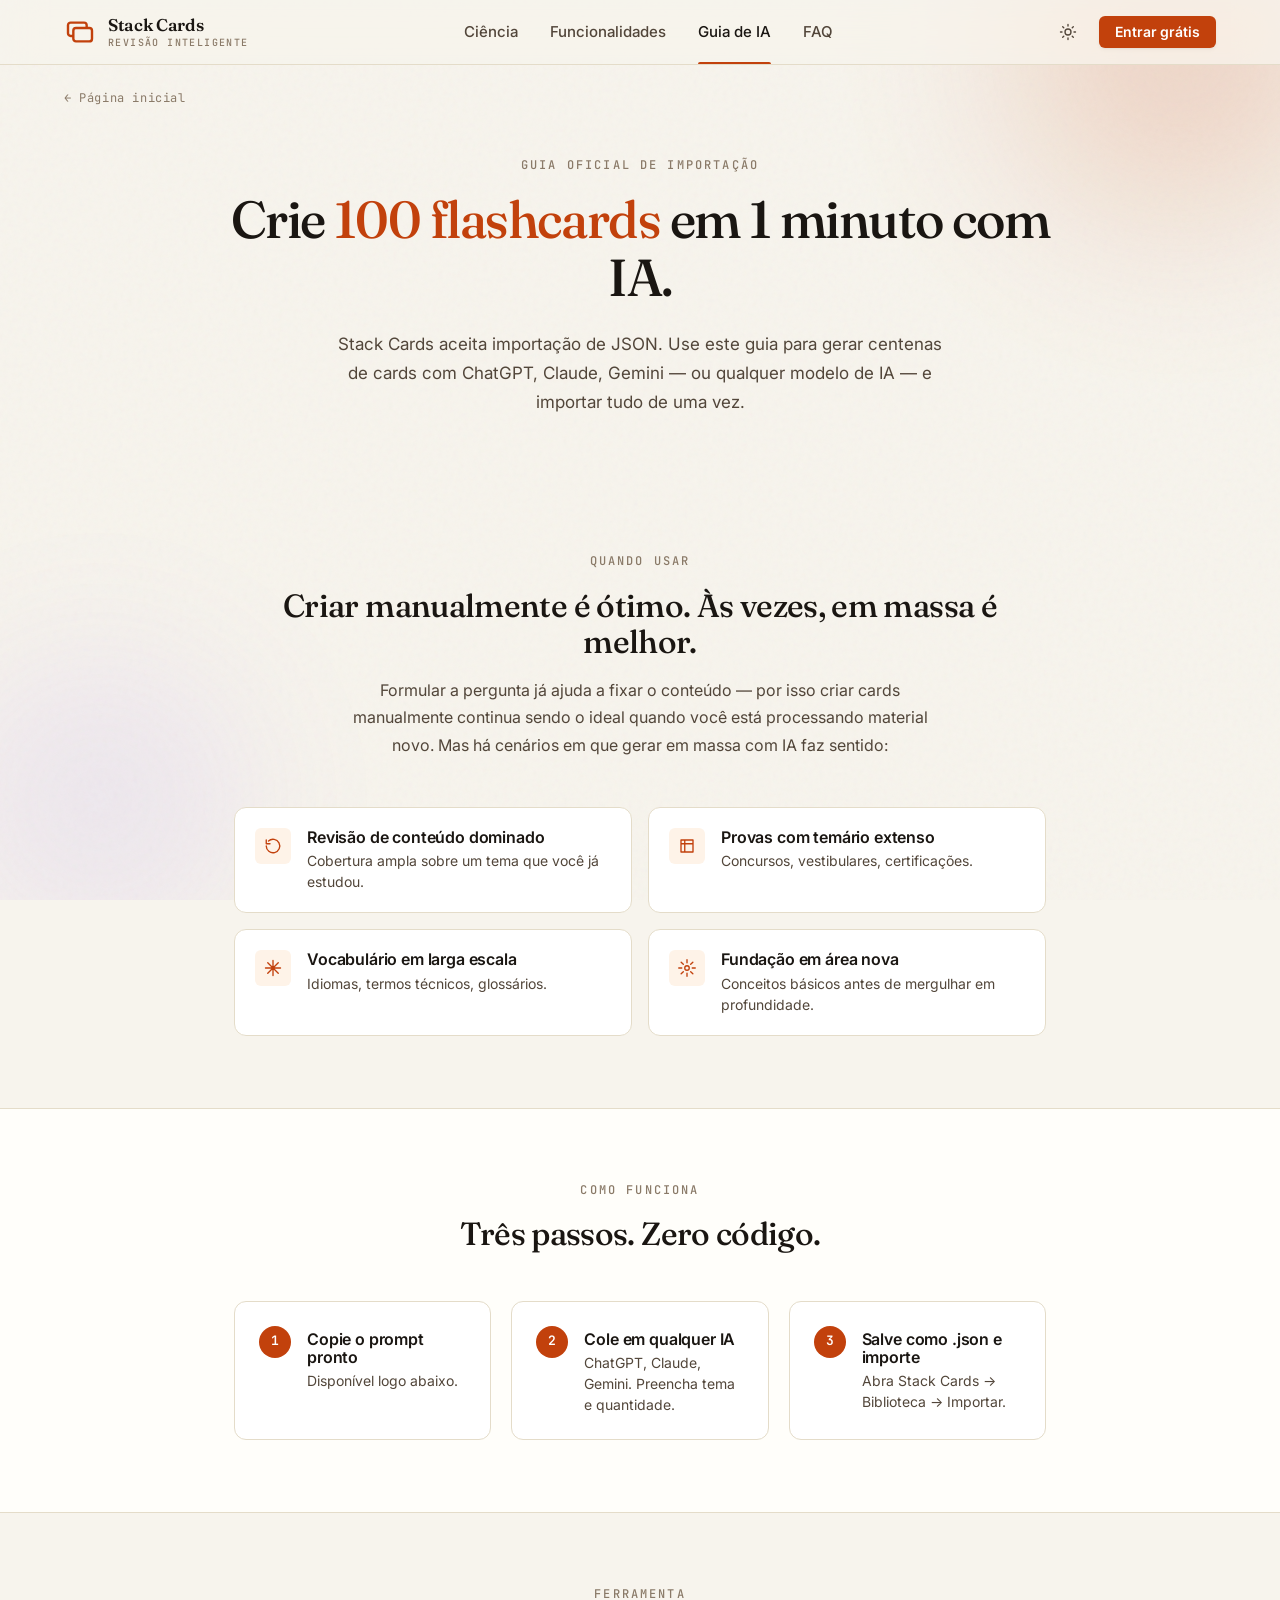
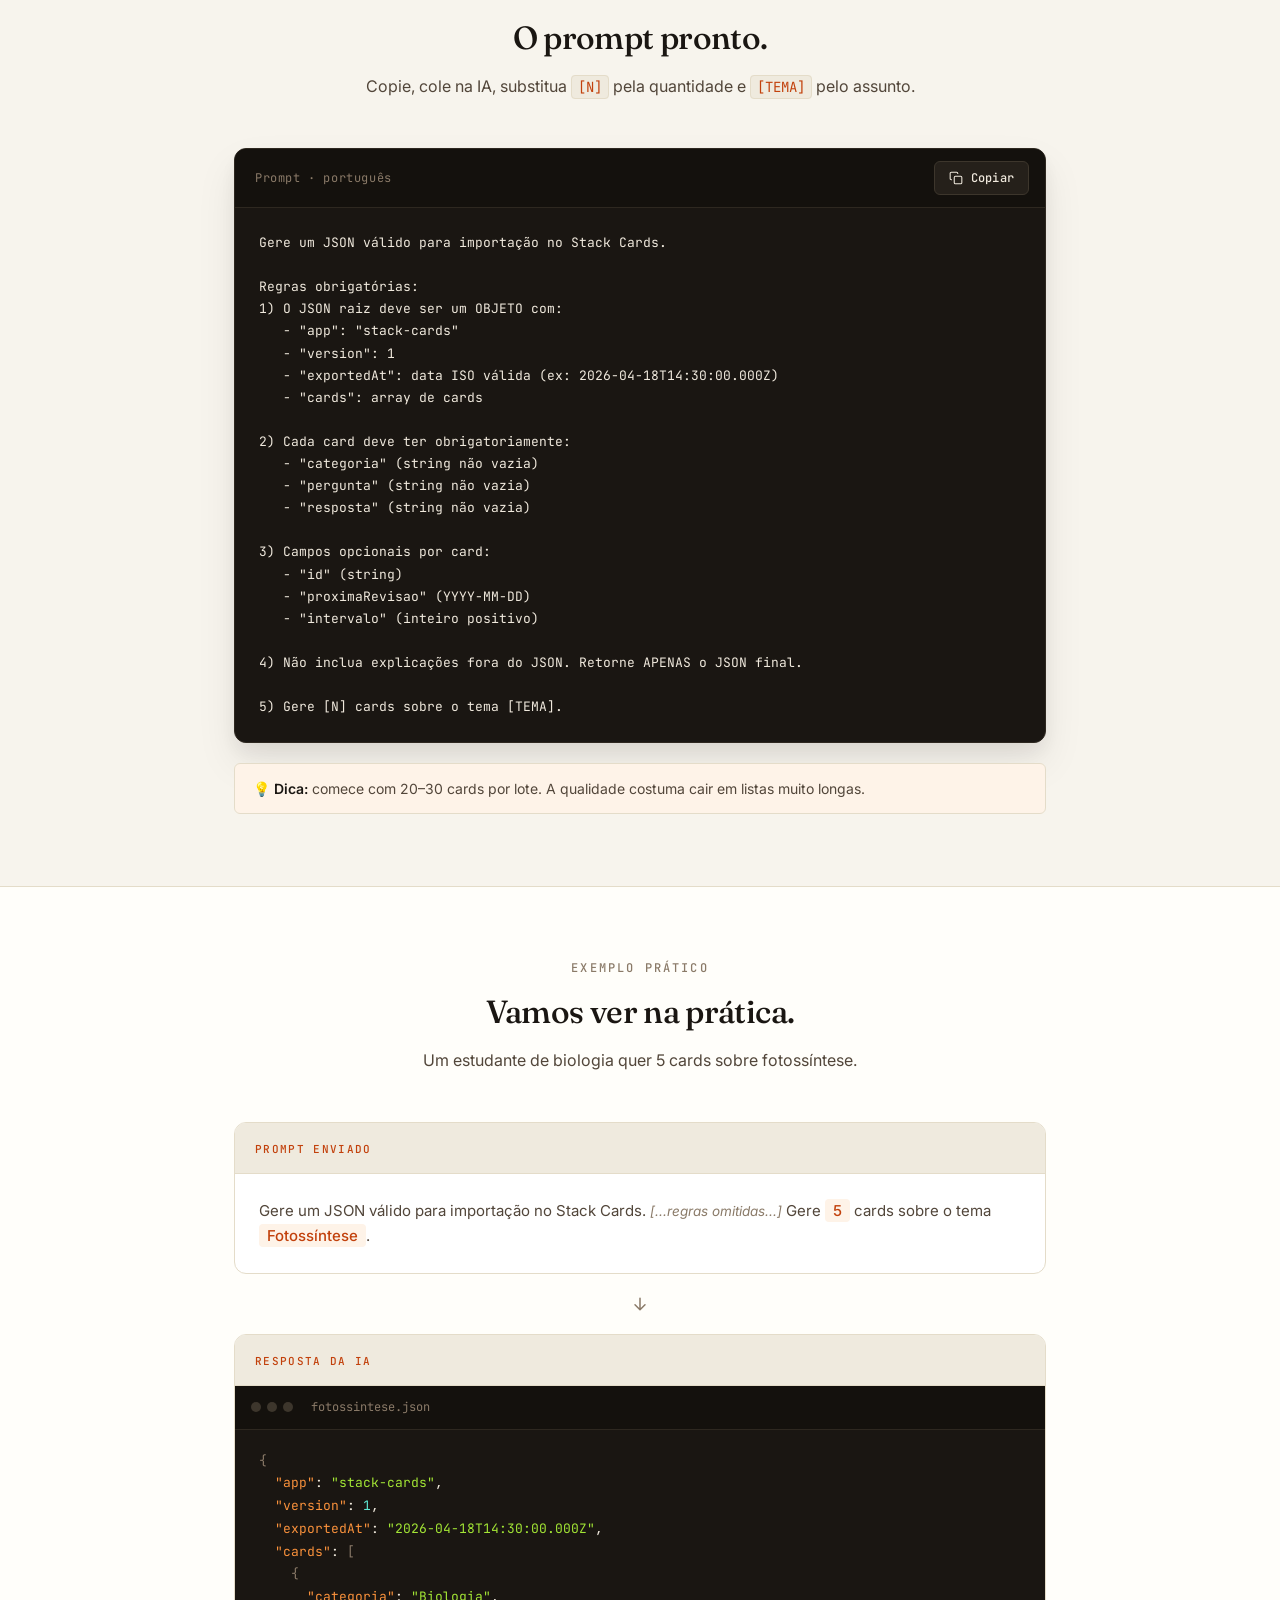
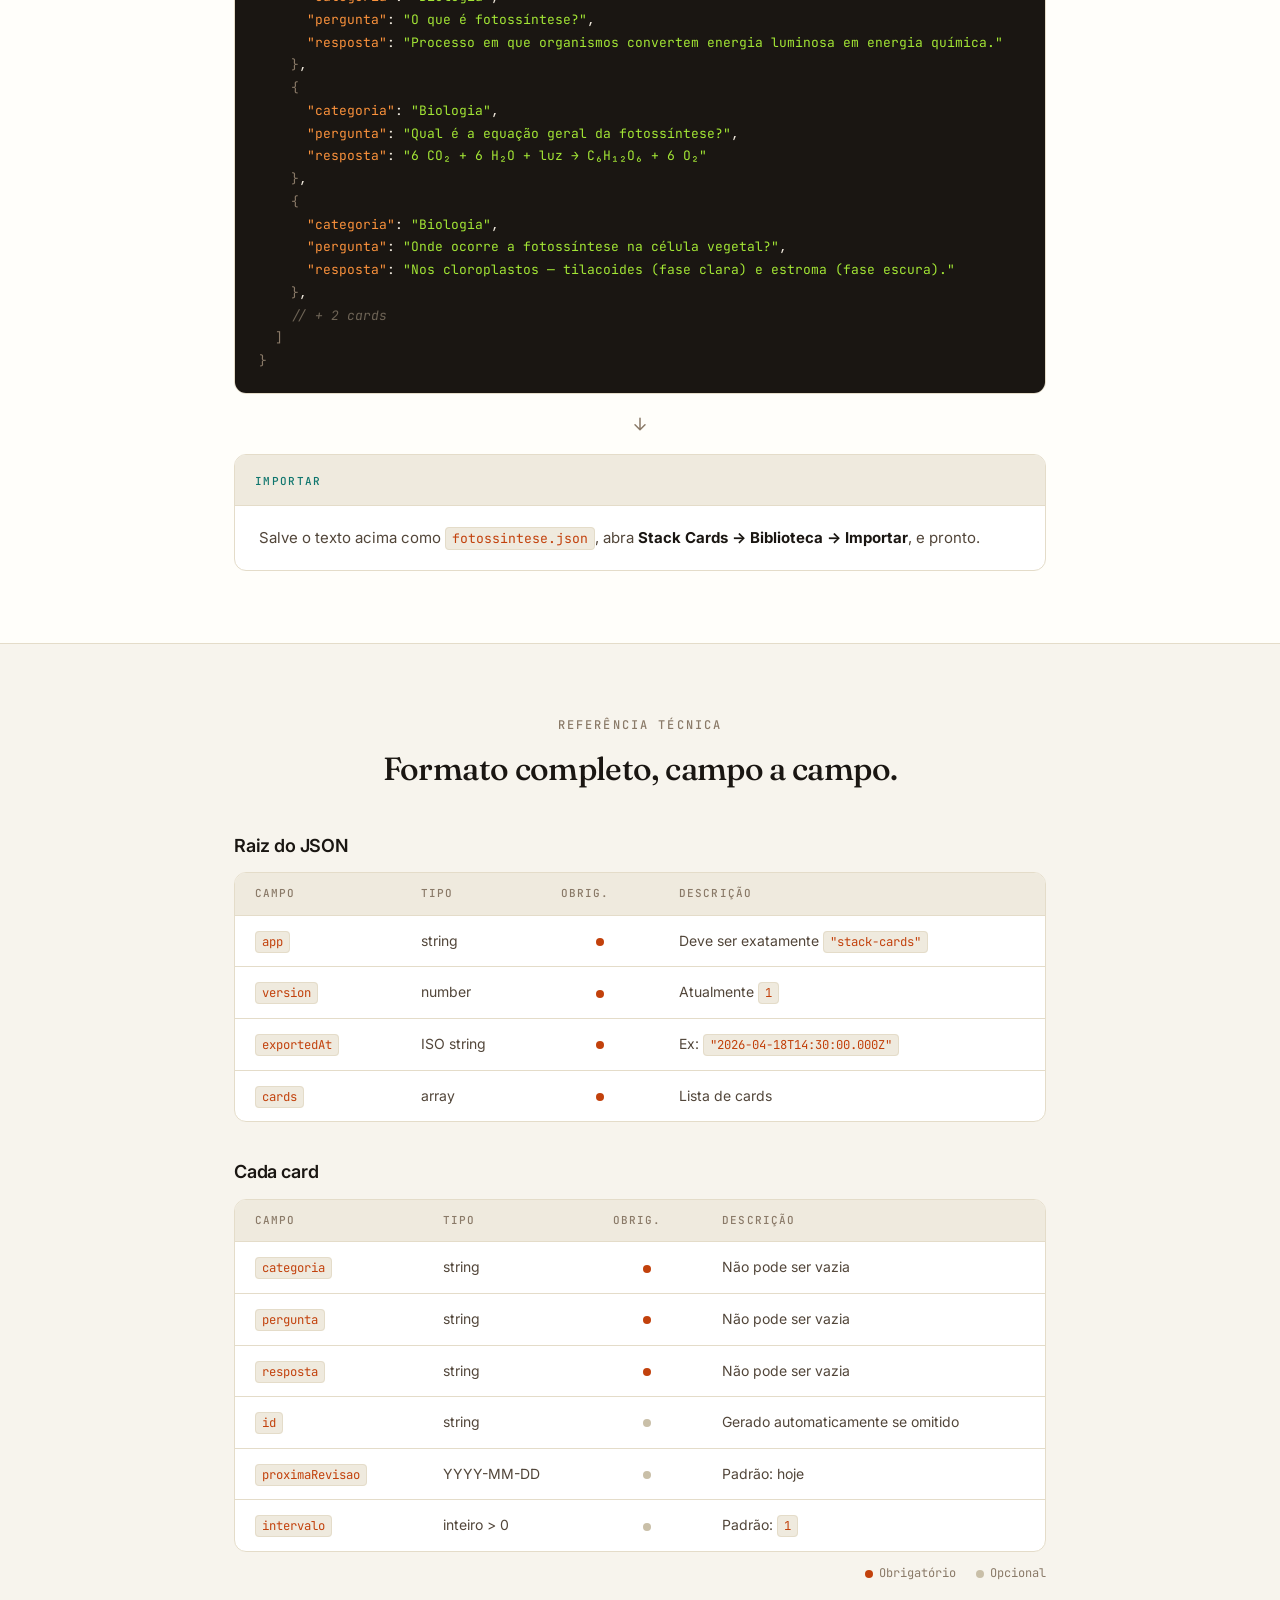
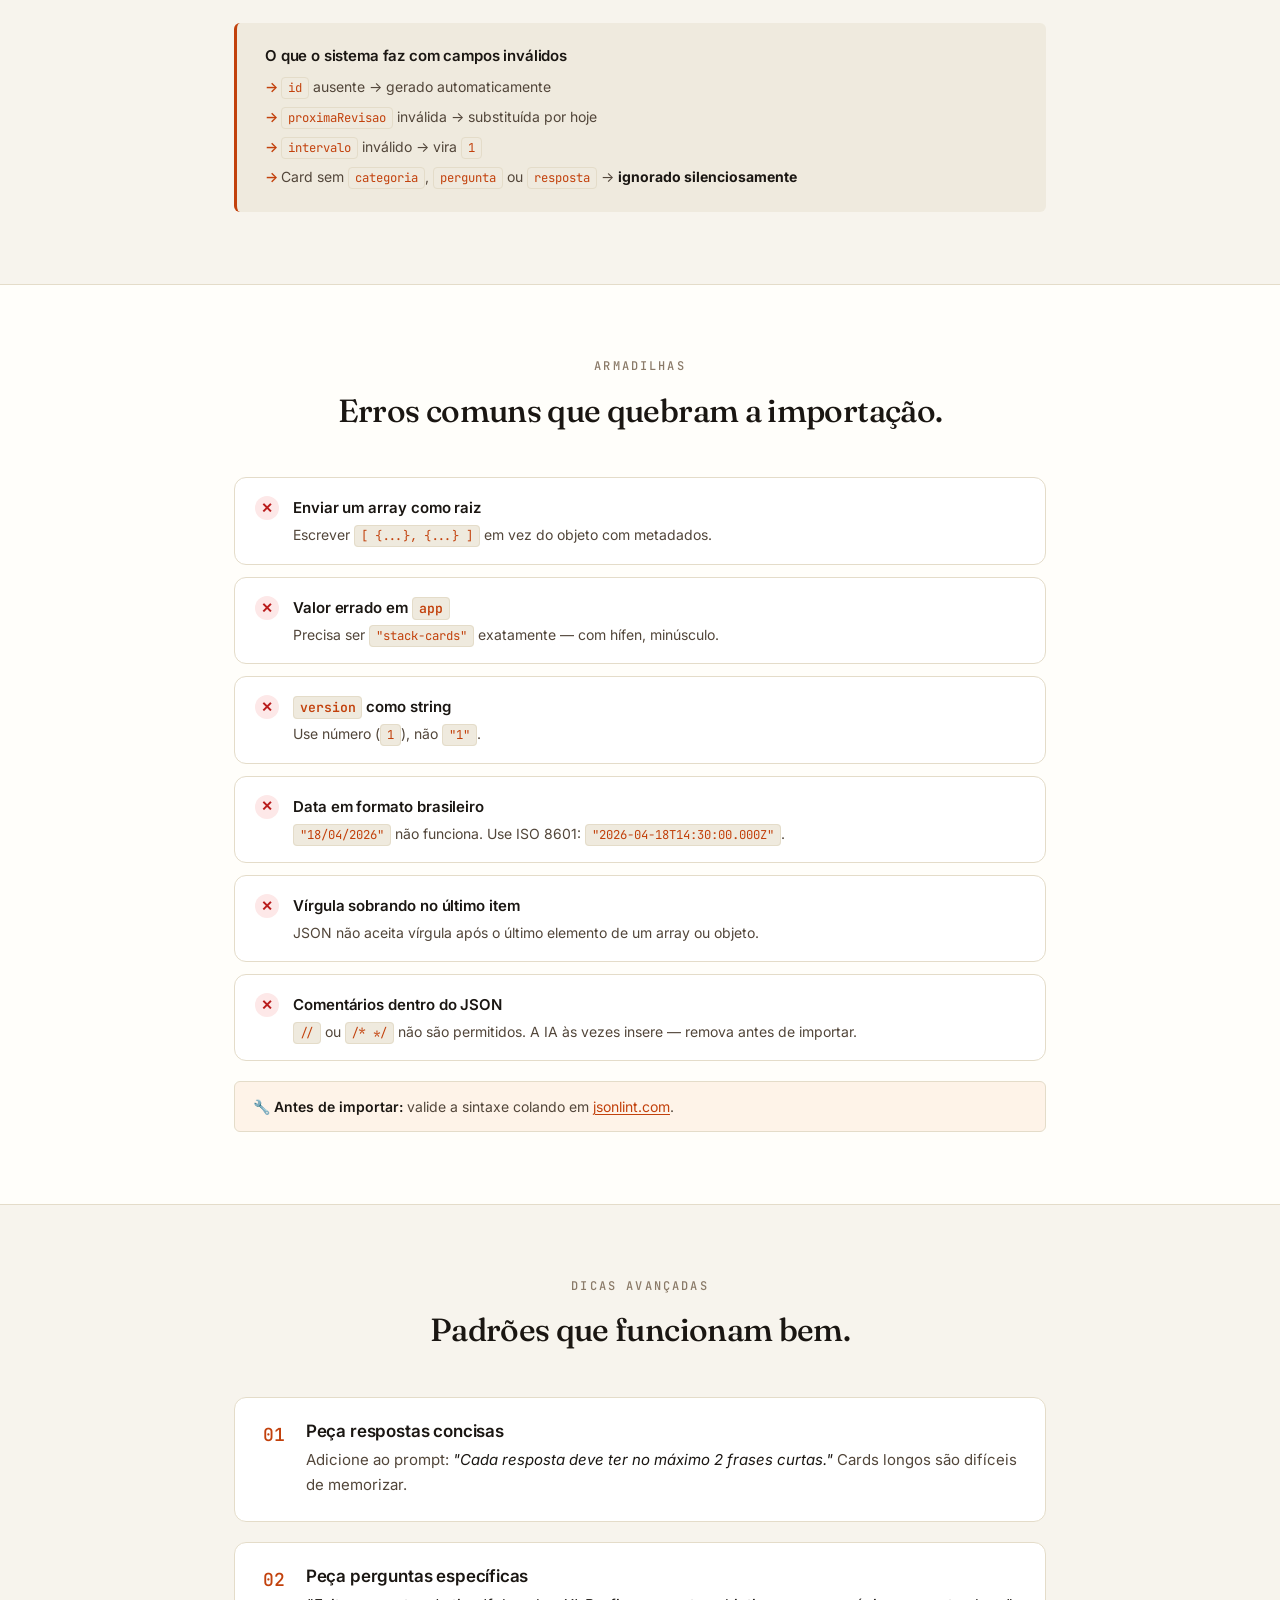
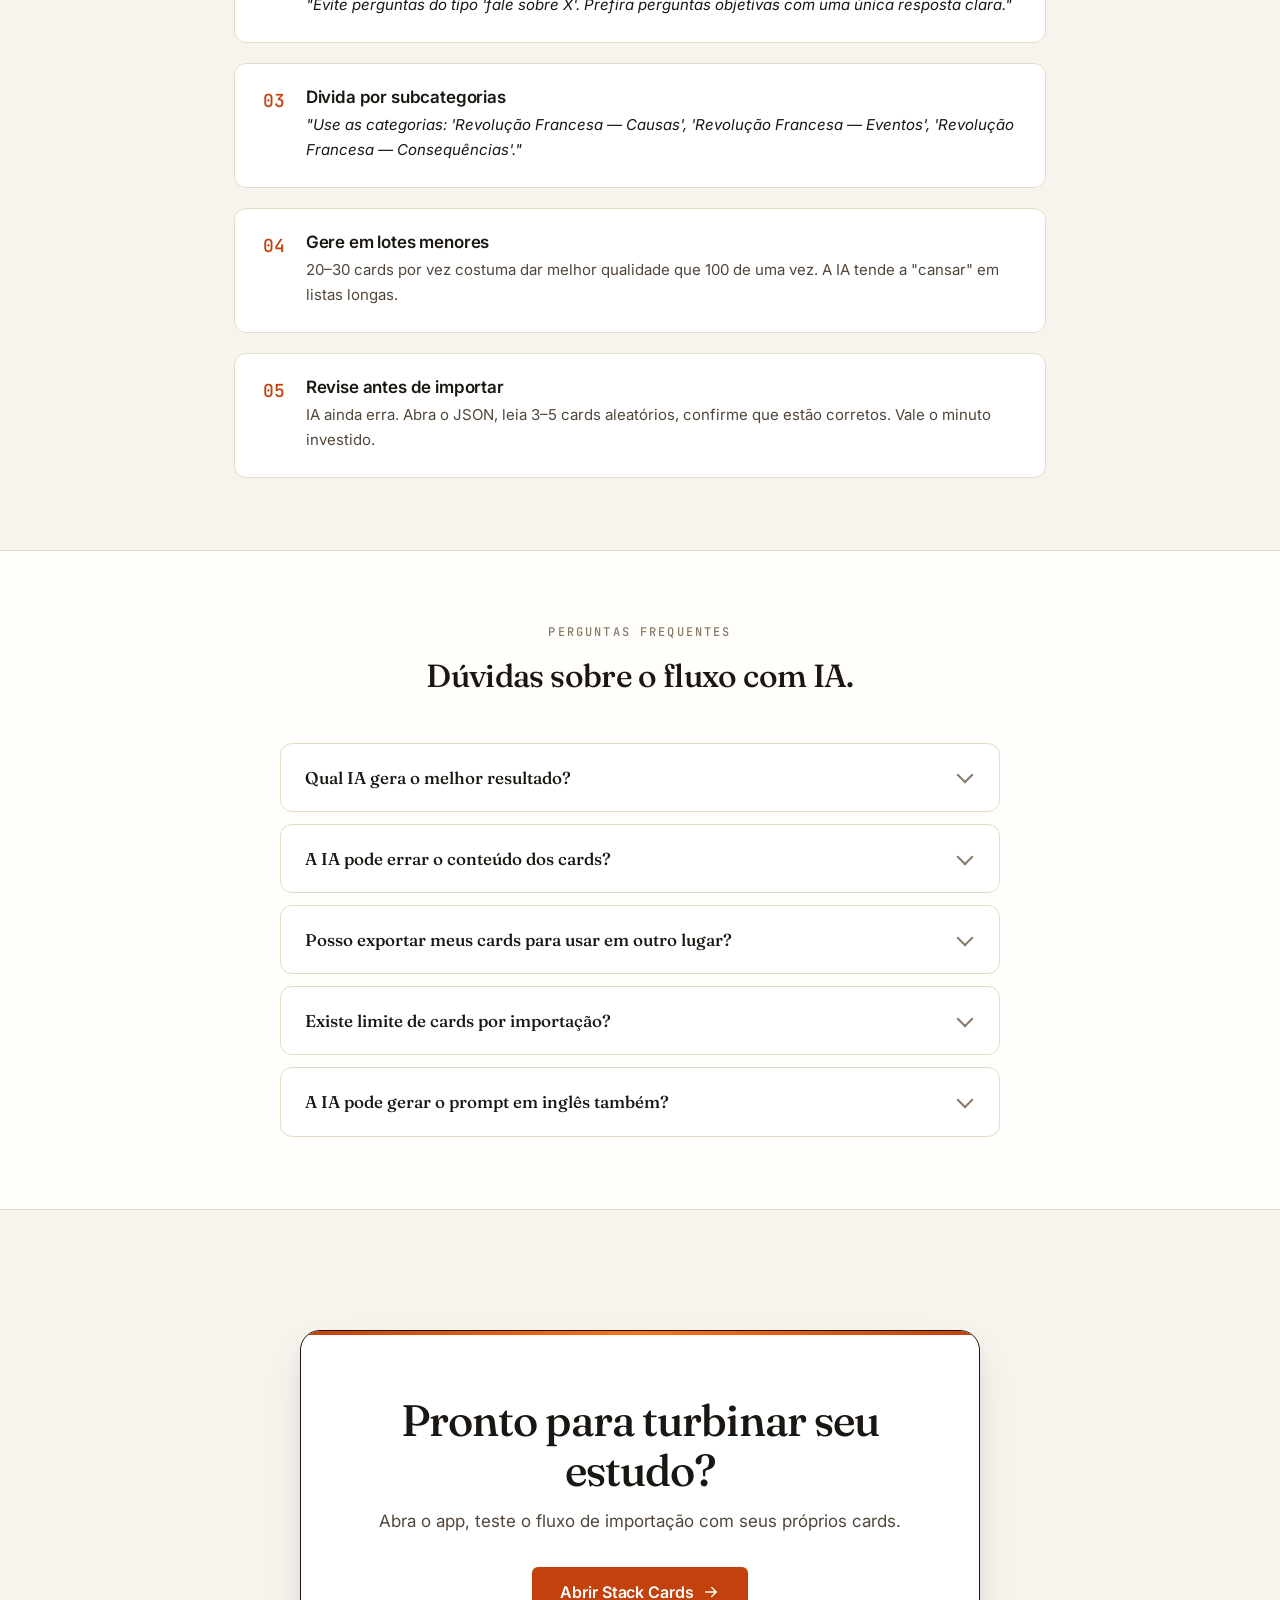
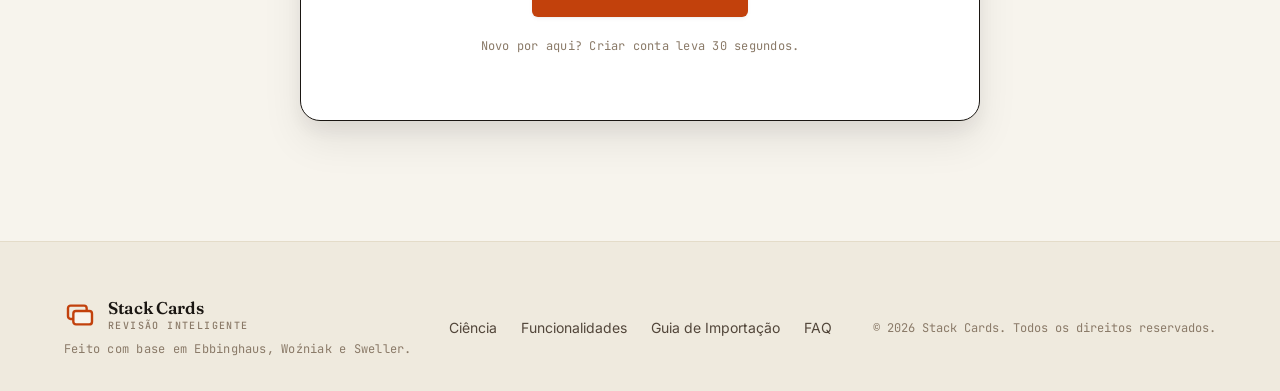
==== guia-ia.html @ 45e562a9 "feat(landing): cria landing page e guia de importacao por ia" ====
<!DOCTYPE html>
<html lang="pt-BR">
<head>
  <meta charset="UTF-8">
  <meta name="viewport" content="width=device-width, initial-scale=1.0">
  <meta name="description" content="Guia oficial: use qualquer IA (ChatGPT, Claude, Gemini) para gerar centenas de flashcards compatíveis com o Stack Cards.">
  <meta name="theme-color" content="#f7f4ed">
  <title>Guia do agente de IA — Stack Cards</title>

  <meta property="og:title" content="Guia do agente de IA — Stack Cards">
  <meta property="og:description" content="Prompt pronto para gerar flashcards com IA em formato compatível com o Stack Cards.">
  <meta property="og:type" content="article">

  <link rel="preconnect" href="https://fonts.googleapis.com">
  <link rel="preconnect" href="https://fonts.gstatic.com" crossorigin>
  <link href="https://fonts.googleapis.com/css2?family=Fraunces:ital,opsz,wght@0,9..144,400;0,9..144,500;0,9..144,600;0,9..144,700;1,9..144,400&family=Inter:wght@400;500;600;700&family=JetBrains+Mono:wght@400;500&display=swap" rel="stylesheet">

  <link rel="stylesheet" href="styles.css">
</head>
<body>

  <!-- Background decorativo -->
  <div class="bg-decoration" aria-hidden="true">
    <div class="grain"></div>
    <div class="gradient-blob gradient-blob-1"></div>
    <div class="gradient-blob gradient-blob-2"></div>
  </div>

  <!-- Header -->
  <header class="site-header">
    <div class="container header-inner">
      <a href="index.html" class="brand" aria-label="Stack Cards · voltar ao início">
        <span class="brand-mark" aria-hidden="true">
          <svg viewBox="0 0 24 24" fill="none" xmlns="http://www.w3.org/2000/svg">
            <rect x="3" y="5" width="14" height="10" rx="2" stroke="currentColor" stroke-width="1.8"/>
            <rect x="7" y="9" width="14" height="10" rx="2" stroke="currentColor" stroke-width="1.8" fill="var(--bg-primary)"/>
          </svg>
        </span>
        <span class="brand-text">
          <span class="brand-title">Stack Cards</span>
          <span class="brand-sub">Revisão Inteligente</span>
        </span>
      </a>

      <nav class="site-nav" aria-label="Navegação principal">
        <a href="index.html#ciencia">Ciência</a>
        <a href="index.html#funcionalidades">Funcionalidades</a>
        <a href="guia-ia.html" aria-current="page" class="nav-active">Guia de IA</a>
        <a href="index.html#faq">FAQ</a>
      </nav>

      <div class="header-actions">
        <button class="theme-toggle" id="themeToggle" aria-label="Alternar tema">
          <svg class="theme-icon theme-icon-sun" viewBox="0 0 24 24" fill="none" xmlns="http://www.w3.org/2000/svg" aria-hidden="true">
            <circle cx="12" cy="12" r="4" stroke="currentColor" stroke-width="1.8"/>
            <path d="M12 2v2M12 20v2M4.93 4.93l1.41 1.41M17.66 17.66l1.41 1.41M2 12h2M20 12h2M4.93 19.07l1.41-1.41M17.66 6.34l1.41-1.41" stroke="currentColor" stroke-width="1.8" stroke-linecap="round"/>
          </svg>
          <svg class="theme-icon theme-icon-moon" viewBox="0 0 24 24" fill="none" xmlns="http://www.w3.org/2000/svg" aria-hidden="true">
            <path d="M21 12.79A9 9 0 1 1 11.21 3 7 7 0 0 0 21 12.79z" stroke="currentColor" stroke-width="1.8" stroke-linejoin="round"/>
          </svg>
        </button>
        <a href="https://app.stackcards.com.br" class="btn btn-primary btn-sm">Entrar grátis</a>
      </div>
    </div>
  </header>

  <main class="guide-main">

    <!-- Breadcrumb -->
    <div class="container">
      <nav class="breadcrumb" aria-label="Breadcrumb">
        <a href="index.html">← Página inicial</a>
      </nav>
    </div>

    <!-- Hero -->
    <section class="guide-hero">
      <div class="container">
        <p class="eyebrow">Guia oficial de importação</p>
        <h1 class="guide-hero-title">
          Crie <span class="accent-text">100 flashcards</span> em 1 minuto com IA.
        </h1>
        <p class="guide-hero-subtitle">
          Stack Cards aceita importação de JSON. Use este guia para gerar centenas
          de cards com ChatGPT, Claude, Gemini — ou qualquer modelo de IA —
          e importar tudo de uma vez.
        </p>
      </div>
    </section>

    <!-- Quando usar -->
    <section class="guide-section">
      <div class="container container-narrow">
        <div class="guide-section-head">
          <p class="eyebrow">Quando usar</p>
          <h2 class="guide-section-title">Criar manualmente é ótimo. Às vezes, em massa é melhor.</h2>
          <p class="guide-section-description">
            Formular a pergunta já ajuda a fixar o conteúdo — por isso criar cards
            manualmente continua sendo o ideal quando você está processando material novo.
            Mas há cenários em que gerar em massa com IA faz sentido:
          </p>
        </div>

        <ul class="use-cases">
          <li class="use-case">
            <div class="use-case-icon">
              <svg viewBox="0 0 24 24" fill="none" xmlns="http://www.w3.org/2000/svg"><path d="M3 12a9 9 0 1 0 3-6.7M3 4v5h5" stroke="currentColor" stroke-width="1.8" stroke-linecap="round" stroke-linejoin="round"/></svg>
            </div>
            <div>
              <h3 class="use-case-title">Revisão de conteúdo dominado</h3>
              <p class="use-case-description">Cobertura ampla sobre um tema que você já estudou.</p>
            </div>
          </li>
          <li class="use-case">
            <div class="use-case-icon">
              <svg viewBox="0 0 24 24" fill="none" xmlns="http://www.w3.org/2000/svg"><path d="M4 4h16v16H4zM9 4v16M4 9h16" stroke="currentColor" stroke-width="1.8" stroke-linejoin="round"/></svg>
            </div>
            <div>
              <h3 class="use-case-title">Provas com temário extenso</h3>
              <p class="use-case-description">Concursos, vestibulares, certificações.</p>
            </div>
          </li>
          <li class="use-case">
            <div class="use-case-icon">
              <svg viewBox="0 0 24 24" fill="none" xmlns="http://www.w3.org/2000/svg"><path d="M12 2v20M2 12h20M5 5l14 14M19 5L5 19" stroke="currentColor" stroke-width="1.8" stroke-linecap="round"/></svg>
            </div>
            <div>
              <h3 class="use-case-title">Vocabulário em larga escala</h3>
              <p class="use-case-description">Idiomas, termos técnicos, glossários.</p>
            </div>
          </li>
          <li class="use-case">
            <div class="use-case-icon">
              <svg viewBox="0 0 24 24" fill="none" xmlns="http://www.w3.org/2000/svg"><circle cx="12" cy="12" r="3" stroke="currentColor" stroke-width="1.8"/><path d="M12 1v4M12 19v4M4.2 4.2l2.9 2.9M16.9 16.9l2.9 2.9M1 12h4M19 12h4M4.2 19.8l2.9-2.9M16.9 7.1l2.9-2.9" stroke="currentColor" stroke-width="1.8" stroke-linecap="round"/></svg>
            </div>
            <div>
              <h3 class="use-case-title">Fundação em área nova</h3>
              <p class="use-case-description">Conceitos básicos antes de mergulhar em profundidade.</p>
            </div>
          </li>
        </ul>
      </div>
    </section>

    <!-- Como funciona -->
    <section class="guide-section guide-section-alt">
      <div class="container container-narrow">
        <div class="guide-section-head">
          <p class="eyebrow">Como funciona</p>
          <h2 class="guide-section-title">Três passos. Zero código.</h2>
        </div>

        <ol class="mini-steps">
          <li class="mini-step">
            <span class="mini-step-num">1</span>
            <div>
              <h3>Copie o prompt pronto</h3>
              <p>Disponível logo abaixo.</p>
            </div>
          </li>
          <li class="mini-step">
            <span class="mini-step-num">2</span>
            <div>
              <h3>Cole em qualquer IA</h3>
              <p>ChatGPT, Claude, Gemini. Preencha tema e quantidade.</p>
            </div>
          </li>
          <li class="mini-step">
            <span class="mini-step-num">3</span>
            <div>
              <h3>Salve como .json e importe</h3>
              <p>Abra Stack Cards → Biblioteca → Importar.</p>
            </div>
          </li>
        </ol>
      </div>
    </section>

    <!-- O prompt pronto -->
    <section class="guide-section" id="prompt">
      <div class="container container-narrow">
        <div class="guide-section-head">
          <p class="eyebrow">Ferramenta</p>
          <h2 class="guide-section-title">O prompt pronto.</h2>
          <p class="guide-section-description">
            Copie, cole na IA, substitua <code class="inline-code">[N]</code> pela quantidade e
            <code class="inline-code">[TEMA]</code> pelo assunto.
          </p>
        </div>

        <div class="prompt-box">
          <div class="prompt-box-head">
            <span class="prompt-box-label">Prompt · português</span>
            <button class="copy-btn" data-copy-target="#promptText" aria-label="Copiar prompt">
              <svg class="copy-icon-default" viewBox="0 0 24 24" fill="none" xmlns="http://www.w3.org/2000/svg" aria-hidden="true">
                <rect x="9" y="9" width="13" height="13" rx="2" stroke="currentColor" stroke-width="1.8"/>
                <path d="M5 15H4a2 2 0 0 1-2-2V4a2 2 0 0 1 2-2h9a2 2 0 0 1 2 2v1" stroke="currentColor" stroke-width="1.8" stroke-linejoin="round"/>
              </svg>
              <svg class="copy-icon-done" viewBox="0 0 24 24" fill="none" xmlns="http://www.w3.org/2000/svg" aria-hidden="true">
                <path d="M20 6 9 17l-5-5" stroke="currentColor" stroke-width="2.2" stroke-linecap="round" stroke-linejoin="round"/>
              </svg>
              <span class="copy-text-default">Copiar</span>
              <span class="copy-text-done">Copiado!</span>
            </button>
          </div>
          <pre class="prompt-box-body" id="promptText">Gere um JSON válido para importação no Stack Cards.

Regras obrigatórias:
1) O JSON raiz deve ser um OBJETO com:
   - "app": "stack-cards"
   - "version": 1
   - "exportedAt": data ISO válida (ex: 2026-04-18T14:30:00.000Z)
   - "cards": array de cards

2) Cada card deve ter obrigatoriamente:
   - "categoria" (string não vazia)
   - "pergunta" (string não vazia)
   - "resposta" (string não vazia)

3) Campos opcionais por card:
   - "id" (string)
   - "proximaRevisao" (YYYY-MM-DD)
   - "intervalo" (inteiro positivo)

4) Não inclua explicações fora do JSON. Retorne APENAS o JSON final.

5) Gere [N] cards sobre o tema [TEMA].</pre>
        </div>

        <p class="prompt-tip">
          💡 <strong>Dica:</strong> comece com 20–30 cards por lote. A qualidade costuma cair em listas muito longas.
        </p>
      </div>
    </section>

    <!-- Exemplo prático -->
    <section class="guide-section guide-section-alt">
      <div class="container container-narrow">
        <div class="guide-section-head">
          <p class="eyebrow">Exemplo prático</p>
          <h2 class="guide-section-title">Vamos ver na prática.</h2>
          <p class="guide-section-description">
            Um estudante de biologia quer 5 cards sobre fotossíntese.
          </p>
        </div>

        <div class="example-flow">
          <!-- Passo 1 -->
          <div class="example-step">
            <div class="example-step-head">
              <span class="example-badge">Prompt enviado</span>
            </div>
            <div class="example-prompt">
              <p>
                Gere um JSON válido para importação no Stack Cards. <span class="example-muted">[...regras omitidas...]</span>
                Gere <span class="example-highlight">5</span> cards sobre o tema
                <span class="example-highlight">Fotossíntese</span>.
              </p>
            </div>
          </div>

          <div class="example-arrow" aria-hidden="true">
            <svg viewBox="0 0 24 24" fill="none" xmlns="http://www.w3.org/2000/svg">
              <path d="M12 5v14M6 13l6 6 6-6" stroke="currentColor" stroke-width="1.8" stroke-linecap="round" stroke-linejoin="round"/>
            </svg>
          </div>

          <!-- Passo 2 -->
          <div class="example-step">
            <div class="example-step-head">
              <span class="example-badge">Resposta da IA</span>
            </div>
            <div class="ai-code">
              <div class="ai-code-head">
                <span class="ai-code-dot"></span>
                <span class="ai-code-dot"></span>
                <span class="ai-code-dot"></span>
                <span class="ai-code-filename">fotossintese.json</span>
              </div>
              <pre class="ai-code-body"><span class="code-punct">{</span>
  <span class="code-key">"app"</span>: <span class="code-string">"stack-cards"</span>,
  <span class="code-key">"version"</span>: <span class="code-num">1</span>,
  <span class="code-key">"exportedAt"</span>: <span class="code-string">"2026-04-18T14:30:00.000Z"</span>,
  <span class="code-key">"cards"</span>: <span class="code-punct">[</span>
    <span class="code-punct">{</span>
      <span class="code-key">"categoria"</span>: <span class="code-string">"Biologia"</span>,
      <span class="code-key">"pergunta"</span>: <span class="code-string">"O que é fotossíntese?"</span>,
      <span class="code-key">"resposta"</span>: <span class="code-string">"Processo em que organismos convertem energia luminosa em energia química."</span>
    <span class="code-punct">}</span>,
    <span class="code-punct">{</span>
      <span class="code-key">"categoria"</span>: <span class="code-string">"Biologia"</span>,
      <span class="code-key">"pergunta"</span>: <span class="code-string">"Qual é a equação geral da fotossíntese?"</span>,
      <span class="code-key">"resposta"</span>: <span class="code-string">"6 CO₂ + 6 H₂O + luz → C₆H₁₂O₆ + 6 O₂"</span>
    <span class="code-punct">}</span>,
    <span class="code-punct">{</span>
      <span class="code-key">"categoria"</span>: <span class="code-string">"Biologia"</span>,
      <span class="code-key">"pergunta"</span>: <span class="code-string">"Onde ocorre a fotossíntese na célula vegetal?"</span>,
      <span class="code-key">"resposta"</span>: <span class="code-string">"Nos cloroplastos — tilacoides (fase clara) e estroma (fase escura)."</span>
    <span class="code-punct">}</span>,
    <span class="code-comment">// + 2 cards</span>
  <span class="code-punct">]</span>
<span class="code-punct">}</span></pre>
            </div>
          </div>

          <div class="example-arrow" aria-hidden="true">
            <svg viewBox="0 0 24 24" fill="none" xmlns="http://www.w3.org/2000/svg">
              <path d="M12 5v14M6 13l6 6 6-6" stroke="currentColor" stroke-width="1.8" stroke-linecap="round" stroke-linejoin="round"/>
            </svg>
          </div>

          <!-- Passo 3 -->
          <div class="example-step">
            <div class="example-step-head">
              <span class="example-badge example-badge-success">Importar</span>
            </div>
            <p class="example-import">
              Salve o texto acima como <code class="inline-code">fotossintese.json</code>,
              abra <strong>Stack Cards → Biblioteca → Importar</strong>, e pronto.
            </p>
          </div>
        </div>
      </div>
    </section>

    <!-- Referência técnica -->
    <section class="guide-section" id="referencia">
      <div class="container container-narrow">
        <div class="guide-section-head">
          <p class="eyebrow">Referência técnica</p>
          <h2 class="guide-section-title">Formato completo, campo a campo.</h2>
        </div>

        <div class="ref-group">
          <h3 class="ref-group-title">Raiz do JSON</h3>
          <div class="ref-table-wrap">
            <table class="ref-table">
              <thead>
                <tr>
                  <th>Campo</th>
                  <th>Tipo</th>
                  <th>Obrig.</th>
                  <th>Descrição</th>
                </tr>
              </thead>
              <tbody>
                <tr>
                  <td><code class="inline-code">app</code></td>
                  <td>string</td>
                  <td><span class="req-dot req-yes" aria-label="obrigatório"></span></td>
                  <td>Deve ser exatamente <code class="inline-code">"stack-cards"</code></td>
                </tr>
                <tr>
                  <td><code class="inline-code">version</code></td>
                  <td>number</td>
                  <td><span class="req-dot req-yes" aria-label="obrigatório"></span></td>
                  <td>Atualmente <code class="inline-code">1</code></td>
                </tr>
                <tr>
                  <td><code class="inline-code">exportedAt</code></td>
                  <td>ISO string</td>
                  <td><span class="req-dot req-yes" aria-label="obrigatório"></span></td>
                  <td>Ex: <code class="inline-code">"2026-04-18T14:30:00.000Z"</code></td>
                </tr>
                <tr>
                  <td><code class="inline-code">cards</code></td>
                  <td>array</td>
                  <td><span class="req-dot req-yes" aria-label="obrigatório"></span></td>
                  <td>Lista de cards</td>
                </tr>
              </tbody>
            </table>
          </div>
        </div>

        <div class="ref-group">
          <h3 class="ref-group-title">Cada card</h3>
          <div class="ref-table-wrap">
            <table class="ref-table">
              <thead>
                <tr>
                  <th>Campo</th>
                  <th>Tipo</th>
                  <th>Obrig.</th>
                  <th>Descrição</th>
                </tr>
              </thead>
              <tbody>
                <tr>
                  <td><code class="inline-code">categoria</code></td>
                  <td>string</td>
                  <td><span class="req-dot req-yes" aria-label="obrigatório"></span></td>
                  <td>Não pode ser vazia</td>
                </tr>
                <tr>
                  <td><code class="inline-code">pergunta</code></td>
                  <td>string</td>
                  <td><span class="req-dot req-yes" aria-label="obrigatório"></span></td>
                  <td>Não pode ser vazia</td>
                </tr>
                <tr>
                  <td><code class="inline-code">resposta</code></td>
                  <td>string</td>
                  <td><span class="req-dot req-yes" aria-label="obrigatório"></span></td>
                  <td>Não pode ser vazia</td>
                </tr>
                <tr>
                  <td><code class="inline-code">id</code></td>
                  <td>string</td>
                  <td><span class="req-dot req-no" aria-label="opcional"></span></td>
                  <td>Gerado automaticamente se omitido</td>
                </tr>
                <tr>
                  <td><code class="inline-code">proximaRevisao</code></td>
                  <td>YYYY-MM-DD</td>
                  <td><span class="req-dot req-no" aria-label="opcional"></span></td>
                  <td>Padrão: hoje</td>
                </tr>
                <tr>
                  <td><code class="inline-code">intervalo</code></td>
                  <td>inteiro &gt; 0</td>
                  <td><span class="req-dot req-no" aria-label="opcional"></span></td>
                  <td>Padrão: <code class="inline-code">1</code></td>
                </tr>
              </tbody>
            </table>
          </div>

          <div class="ref-legend">
            <span><span class="req-dot req-yes"></span> Obrigatório</span>
            <span><span class="req-dot req-no"></span> Opcional</span>
          </div>
        </div>

        <div class="ref-callout">
          <h4>O que o sistema faz com campos inválidos</h4>
          <ul>
            <li><code class="inline-code">id</code> ausente → gerado automaticamente</li>
            <li><code class="inline-code">proximaRevisao</code> inválida → substituída por hoje</li>
            <li><code class="inline-code">intervalo</code> inválido → vira <code class="inline-code">1</code></li>
            <li>Card sem <code class="inline-code">categoria</code>, <code class="inline-code">pergunta</code> ou <code class="inline-code">resposta</code> → <strong>ignorado silenciosamente</strong></li>
          </ul>
        </div>
      </div>
    </section>

    <!-- Erros comuns -->
    <section class="guide-section guide-section-alt">
      <div class="container container-narrow">
        <div class="guide-section-head">
          <p class="eyebrow">Armadilhas</p>
          <h2 class="guide-section-title">Erros comuns que quebram a importação.</h2>
        </div>

        <ul class="error-list">
          <li>
            <span class="error-mark" aria-hidden="true">✕</span>
            <div>
              <p class="error-title">Enviar um array como raiz</p>
              <p class="error-detail">Escrever <code class="inline-code">[ {...}, {...} ]</code> em vez do objeto com metadados.</p>
            </div>
          </li>
          <li>
            <span class="error-mark" aria-hidden="true">✕</span>
            <div>
              <p class="error-title">Valor errado em <code class="inline-code">app</code></p>
              <p class="error-detail">Precisa ser <code class="inline-code">"stack-cards"</code> exatamente — com hífen, minúsculo.</p>
            </div>
          </li>
          <li>
            <span class="error-mark" aria-hidden="true">✕</span>
            <div>
              <p class="error-title"><code class="inline-code">version</code> como string</p>
              <p class="error-detail">Use número (<code class="inline-code">1</code>), não <code class="inline-code">"1"</code>.</p>
            </div>
          </li>
          <li>
            <span class="error-mark" aria-hidden="true">✕</span>
            <div>
              <p class="error-title">Data em formato brasileiro</p>
              <p class="error-detail"><code class="inline-code">"18/04/2026"</code> não funciona. Use ISO 8601: <code class="inline-code">"2026-04-18T14:30:00.000Z"</code>.</p>
            </div>
          </li>
          <li>
            <span class="error-mark" aria-hidden="true">✕</span>
            <div>
              <p class="error-title">Vírgula sobrando no último item</p>
              <p class="error-detail">JSON não aceita vírgula após o último elemento de um array ou objeto.</p>
            </div>
          </li>
          <li>
            <span class="error-mark" aria-hidden="true">✕</span>
            <div>
              <p class="error-title">Comentários dentro do JSON</p>
              <p class="error-detail"><code class="inline-code">//</code> ou <code class="inline-code">/* */</code> não são permitidos. A IA às vezes insere — remova antes de importar.</p>
            </div>
          </li>
        </ul>

        <div class="prompt-tip">
          🔧 <strong>Antes de importar:</strong> valide a sintaxe colando em <a href="https://jsonlint.com" target="_blank" rel="noopener">jsonlint.com</a>.
        </div>
      </div>
    </section>

    <!-- Dicas avançadas -->
    <section class="guide-section">
      <div class="container container-narrow">
        <div class="guide-section-head">
          <p class="eyebrow">Dicas avançadas</p>
          <h2 class="guide-section-title">Padrões que funcionam bem.</h2>
        </div>

        <ol class="tips-list">
          <li class="tip">
            <span class="tip-num">01</span>
            <div>
              <h3>Peça respostas concisas</h3>
              <p>Adicione ao prompt: <em>"Cada resposta deve ter no máximo 2 frases curtas."</em> Cards longos são difíceis de memorizar.</p>
            </div>
          </li>
          <li class="tip">
            <span class="tip-num">02</span>
            <div>
              <h3>Peça perguntas específicas</h3>
              <p><em>"Evite perguntas do tipo 'fale sobre X'. Prefira perguntas objetivas com uma única resposta clara."</em></p>
            </div>
          </li>
          <li class="tip">
            <span class="tip-num">03</span>
            <div>
              <h3>Divida por subcategorias</h3>
              <p><em>"Use as categorias: 'Revolução Francesa — Causas', 'Revolução Francesa — Eventos', 'Revolução Francesa — Consequências'."</em></p>
            </div>
          </li>
          <li class="tip">
            <span class="tip-num">04</span>
            <div>
              <h3>Gere em lotes menores</h3>
              <p>20–30 cards por vez costuma dar melhor qualidade que 100 de uma vez. A IA tende a "cansar" em listas longas.</p>
            </div>
          </li>
          <li class="tip">
            <span class="tip-num">05</span>
            <div>
              <h3>Revise antes de importar</h3>
              <p>IA ainda erra. Abra o JSON, leia 3–5 cards aleatórios, confirme que estão corretos. Vale o minuto investido.</p>
            </div>
          </li>
        </ol>
      </div>
    </section>

    <!-- FAQ -->
    <section class="guide-section guide-section-alt">
      <div class="container container-narrow">
        <div class="guide-section-head">
          <p class="eyebrow">Perguntas frequentes</p>
          <h2 class="guide-section-title">Dúvidas sobre o fluxo com IA.</h2>
        </div>

        <div class="faq-list">
          <details class="faq-item">
            <summary class="faq-question">Qual IA gera o melhor resultado?</summary>
            <div class="faq-answer">
              <p>
                Nos nossos testes, Claude (Anthropic) e GPT-4 produzem os JSONs mais
                confiáveis. Modelos menores às vezes esquecem a estrutura ou
                adicionam texto fora do JSON.
              </p>
            </div>
          </details>

          <details class="faq-item">
            <summary class="faq-question">A IA pode errar o conteúdo dos cards?</summary>
            <div class="faq-answer">
              <p>
                Sim. IAs alucinam. Sempre revise cards sobre temas críticos
                (medicina, direito, engenharia) antes de confiar neles.
              </p>
            </div>
          </details>

          <details class="faq-item">
            <summary class="faq-question">Posso exportar meus cards para usar em outro lugar?</summary>
            <div class="faq-answer">
              <p>
                Sim. O Stack Cards gera JSONs no mesmo formato — você pode exportar,
                editar, reimportar.
              </p>
            </div>
          </details>

          <details class="faq-item">
            <summary class="faq-question">Existe limite de cards por importação?</summary>
            <div class="faq-answer">
              <p>
                Não há limite técnico fixo, mas recomendamos importações de até
                100 cards por vez para manter o app responsivo.
              </p>
            </div>
          </details>

          <details class="faq-item">
            <summary class="faq-question">A IA pode gerar o prompt em inglês também?</summary>
            <div class="faq-answer">
              <p>
                Sim. O conteúdo das perguntas e respostas pode estar em qualquer
                idioma — o importante é que a estrutura do JSON siga o formato
                documentado acima.
              </p>
            </div>
          </details>
        </div>
      </div>
    </section>

    <!-- CTA Final -->
    <section class="section section-final-cta">
      <div class="container">
        <div class="final-cta-box">
          <h2 class="final-cta-title">Pronto para turbinar seu estudo?</h2>
          <p class="final-cta-sub">Abra o app, teste o fluxo de importação com seus próprios cards.</p>
          <a href="https://app.stackcards.com.br" class="btn btn-primary btn-lg">
            Abrir Stack Cards
            <svg viewBox="0 0 24 24" fill="none" xmlns="http://www.w3.org/2000/svg" aria-hidden="true">
              <path d="M5 12h14M13 6l6 6-6 6" stroke="currentColor" stroke-width="1.8" stroke-linecap="round" stroke-linejoin="round"/>
            </svg>
          </a>
          <p class="final-cta-micro">Novo por aqui? Criar conta leva 30 segundos.</p>
        </div>
      </div>
    </section>

  </main>

  <!-- Footer -->
  <footer class="site-footer">
    <div class="container footer-inner">
      <div class="footer-brand">
        <a href="index.html" class="brand">
          <span class="brand-mark" aria-hidden="true">
            <svg viewBox="0 0 24 24" fill="none" xmlns="http://www.w3.org/2000/svg">
              <rect x="3" y="5" width="14" height="10" rx="2" stroke="currentColor" stroke-width="1.8"/>
              <rect x="7" y="9" width="14" height="10" rx="2" stroke="currentColor" stroke-width="1.8" fill="var(--bg-primary)"/>
            </svg>
          </span>
          <span class="brand-text">
            <span class="brand-title">Stack Cards</span>
            <span class="brand-sub">Revisão Inteligente</span>
          </span>
        </a>
        <p class="footer-tagline">Feito com base em Ebbinghaus, Woźniak e Sweller.</p>
      </div>

      <nav class="footer-nav" aria-label="Links do rodapé">
        <a href="index.html#ciencia">Ciência</a>
        <a href="index.html#funcionalidades">Funcionalidades</a>
        <a href="guia-ia.html">Guia de Importação</a>
        <a href="index.html#faq">FAQ</a>
      </nav>

      <p class="footer-copy">© <span id="year"></span> Stack Cards. Todos os direitos reservados.</p>
    </div>
  </footer>

  <!-- Toast para feedback de cópia -->
  <div class="toast" id="toast" role="status" aria-live="polite"></div>

  <script src="script.js"></script>
</body>
</html>
---- styles.css ----
/* =========================================================
   Stack Cards — Landing Page
   Baseado no Design System oficial
   ========================================================= */

/* ---------- 1. TOKENS ---------- */
:root {
  /* Cores — tema claro */
  --bg-primary: #f7f4ed;
  --bg-secondary: #fffefa;
  --bg-tertiary: #efeade;
  --bg-elevated: #ffffff;
  --text-primary: #1a1612;
  --text-secondary: #52463a;
  --text-tertiary: #8a7a68;
  --text-inverse: #f7f4ed;
  --border-subtle: #e4dcc9;
  --border-medium: #c9bfa8;
  --border-strong: #1a1612;
  --accent: #c2410c;
  --accent-hover: #9a330a;
  --accent-soft: #fef3e8;

  /* Estados semânticos */
  --wrong: #b91c1c;
  --wrong-soft: #fde8e8;
  --hard: #c2410c;
  --hard-soft: #fef3e8;
  --good: #0f766e;
  --good-soft: #e6f4f1;
  --easy: #365314;
  --easy-soft: #eef5e3;

  /* Tipografia */
  --font-display: 'Fraunces', Georgia, serif;
  --font-body: 'Inter', -apple-system, BlinkMacSystemFont, sans-serif;
  --font-mono: 'JetBrains Mono', 'Courier New', monospace;

  /* Layout */
  --max-width: 1200px;
  --radius-sm: 6px;
  --radius-md: 12px;
  --radius-lg: 20px;

  /* Sombras */
  --shadow-sm: 0 1px 2px rgba(26, 22, 18, 0.04), 0 2px 4px rgba(26, 22, 18, 0.04);
  --shadow-md: 0 4px 6px rgba(26, 22, 18, 0.05), 0 10px 15px rgba(26, 22, 18, 0.06);
  --shadow-lg: 0 10px 20px rgba(26, 22, 18, 0.06), 0 20px 40px rgba(26, 22, 18, 0.08);
  --shadow-card: 0 1px 3px rgba(26, 22, 18, 0.05), 0 4px 12px rgba(26, 22, 18, 0.04);

  /* Motion */
  --trans-fast: 150ms ease;
  --trans-medium: 280ms cubic-bezier(0.4, 0, 0.2, 1);
  --trans-slow: 500ms cubic-bezier(0.4, 0, 0.2, 1);
}

[data-theme="dark"] {
  --bg-primary: #14110d;
  --bg-secondary: #1c1814;
  --bg-tertiary: #25201a;
  --bg-elevated: #1f1b16;
  --text-primary: #f0e9dd;
  --text-secondary: #b8ab96;
  --text-tertiary: #6e6456;
  --text-inverse: #14110d;
  --border-subtle: #2e2820;
  --border-medium: #3d362c;
  --border-strong: #f0e9dd;
  --accent: #f97316;
  --accent-hover: #fb923c;
  --accent-soft: #2a1a0e;

  --wrong: #f87171;
  --wrong-soft: #2b1515;
  --hard: #fb923c;
  --hard-soft: #2a1a0e;
  --good: #5eead4;
  --good-soft: #0f1f1e;
  --easy: #a3e635;
  --easy-soft: #1a2410;

  --shadow-sm: 0 1px 2px rgba(0, 0, 0, 0.3);
  --shadow-md: 0 4px 12px rgba(0, 0, 0, 0.4);
  --shadow-lg: 0 10px 30px rgba(0, 0, 0, 0.5);
  --shadow-card: 0 1px 3px rgba(0, 0, 0, 0.3), 0 4px 12px rgba(0, 0, 0, 0.2);
}

/* ---------- 2. BASE ---------- */
*, *::before, *::after {
  box-sizing: border-box;
}

html {
  scroll-behavior: smooth;
  -webkit-text-size-adjust: 100%;
}

body {
  margin: 0;
  font-family: var(--font-body);
  font-size: 16px;
  line-height: 1.6;
  color: var(--text-primary);
  background: var(--bg-primary);
  -webkit-font-smoothing: antialiased;
  -moz-osx-font-smoothing: grayscale;
  overflow-x: hidden;
  transition: background var(--trans-medium), color var(--trans-medium);
}

img, svg { display: block; max-width: 100%; }

h1, h2, h3, h4 {
  font-family: var(--font-display);
  font-weight: 500;
  line-height: 1.15;
  letter-spacing: -0.02em;
  color: var(--text-primary);
  margin: 0;
}

p { margin: 0; }

a {
  color: inherit;
  text-decoration: none;
  transition: color var(--trans-fast);
}

button {
  font-family: inherit;
  cursor: pointer;
  border: none;
  background: none;
}

kbd {
  font-family: var(--font-mono);
  font-size: 0.8em;
  padding: 2px 6px;
  background: var(--bg-tertiary);
  border: 1px solid var(--border-subtle);
  border-radius: 4px;
  color: var(--text-secondary);
}

::selection {
  background: var(--accent);
  color: var(--text-inverse);
}

/* ---------- 3. LAYOUT ---------- */
.container {
  width: 100%;
  max-width: var(--max-width);
  margin: 0 auto;
  padding: 0 24px;
}

.section {
  padding: 96px 0;
  position: relative;
}

.section-head {
  max-width: 720px;
  margin: 0 auto 64px;
  text-align: center;
}

.eyebrow {
  font-family: var(--font-mono);
  font-size: 0.75rem;
  font-weight: 500;
  letter-spacing: 0.18em;
  text-transform: uppercase;
  color: var(--text-tertiary);
  margin-bottom: 16px;
}

.section-title {
  font-size: clamp(1.75rem, 3.5vw, 2.5rem);
  margin-bottom: 16px;
}

.section-description {
  font-size: 1.0625rem;
  color: var(--text-secondary);
  line-height: 1.7;
  max-width: 620px;
  margin: 0 auto;
}

.accent-text { color: var(--accent); }

/* ---------- 4. BACKGROUND DECORATIVO ---------- */
.bg-decoration {
  position: fixed;
  inset: 0;
  z-index: -1;
  overflow: hidden;
  pointer-events: none;
}

.grain {
  position: absolute;
  inset: 0;
  opacity: 0.04;
  background-image: url("data:image/svg+xml,%3Csvg viewBox='0 0 200 200' xmlns='http://www.w3.org/2000/svg'%3E%3Cfilter id='n'%3E%3CfeTurbulence type='fractalNoise' baseFrequency='0.9' numOctaves='3' stitchTiles='stitch'/%3E%3C/filter%3E%3Crect width='100%25' height='100%25' filter='url(%23n)'/%3E%3C/svg%3E");
  mix-blend-mode: multiply;
}

[data-theme="dark"] .grain {
  opacity: 0.08;
  mix-blend-mode: overlay;
}

.gradient-blob {
  position: absolute;
  border-radius: 50%;
  filter: blur(80px);
  opacity: 0.25;
  animation: float 20s ease-in-out infinite;
}

.gradient-blob-1 {
  width: 500px;
  height: 500px;
  background: radial-gradient(circle, var(--accent), transparent 70%);
  top: -200px;
  right: -150px;
}

.gradient-blob-2 {
  width: 400px;
  height: 400px;
  background: radial-gradient(circle, #8b5cf6, transparent 70%);
  bottom: -100px;
  left: -100px;
  animation-delay: -10s;
  opacity: 0.15;
}

[data-theme="dark"] .gradient-blob { opacity: 0.12; }

@keyframes float {
  0%, 100% { transform: translate(0, 0) scale(1); }
  33% { transform: translate(30px, -40px) scale(1.05); }
  66% { transform: translate(-20px, 20px) scale(0.95); }
}

@media (prefers-reduced-motion: reduce) {
  .gradient-blob { animation: none; }
  html { scroll-behavior: auto; }
}

/* ---------- 5. HEADER ---------- */
.site-header {
  position: sticky;
  top: 0;
  z-index: 100;
  background: rgba(247, 244, 237, 0.78);
  backdrop-filter: blur(20px) saturate(180%);
  -webkit-backdrop-filter: blur(20px) saturate(180%);
  border-bottom: 1px solid var(--border-subtle);
  transition: background var(--trans-medium), border-color var(--trans-medium);
}

[data-theme="dark"] .site-header {
  background: rgba(20, 17, 13, 0.78);
}

.header-inner {
  display: flex;
  align-items: center;
  justify-content: space-between;
  height: 64px;
  gap: 24px;
}

.brand {
  display: inline-flex;
  align-items: center;
  gap: 12px;
  color: var(--text-primary);
  transition: opacity var(--trans-fast);
}

.brand:hover { opacity: 0.85; }

.brand-mark {
  display: inline-flex;
  align-items: center;
  justify-content: center;
  width: 32px;
  height: 32px;
  color: var(--accent);
  flex-shrink: 0;
}

.brand-mark svg { width: 100%; height: 100%; }

.brand-text {
  display: inline-flex;
  flex-direction: column;
  gap: 2px;
  line-height: 1;
  min-width: 0;
}

.brand-title {
  font-family: var(--font-display);
  font-weight: 600;
  font-size: 1.0625rem;
  color: var(--text-primary);
  letter-spacing: -0.02em;
  line-height: 1.15;
}

.brand-sub {
  font-family: var(--font-mono);
  font-size: 0.625rem;
  font-weight: 500;
  color: var(--text-tertiary);
  letter-spacing: 0.14em;
  text-transform: uppercase;
  line-height: 1.2;
}

.site-nav {
  display: flex;
  gap: 32px;
  font-size: 0.9375rem;
}

.site-nav a {
  color: var(--text-secondary);
  font-weight: 500;
  position: relative;
}

.site-nav a:hover {
  color: var(--text-primary);
}

.header-actions {
  display: flex;
  align-items: center;
  gap: 12px;
}

.theme-toggle {
  width: 38px;
  height: 38px;
  border-radius: var(--radius-sm);
  display: inline-flex;
  align-items: center;
  justify-content: center;
  color: var(--text-secondary);
  transition: background var(--trans-fast), color var(--trans-fast);
}

.theme-toggle:hover {
  background: var(--bg-tertiary);
  color: var(--text-primary);
}

.theme-icon { width: 18px; height: 18px; }
.theme-icon-moon { display: none; }
[data-theme="dark"] .theme-icon-sun { display: none; }
[data-theme="dark"] .theme-icon-moon { display: block; }

/* ---------- 6. BOTÕES ---------- */
.btn {
  display: inline-flex;
  align-items: center;
  justify-content: center;
  gap: 8px;
  padding: 12px 20px;
  border-radius: var(--radius-sm);
  font-family: var(--font-body);
  font-weight: 600;
  font-size: 0.9375rem;
  line-height: 1;
  letter-spacing: -0.005em;
  transition: all var(--trans-medium);
  white-space: nowrap;
  cursor: pointer;
}

.btn svg { width: 16px; height: 16px; }

.btn-primary {
  background: var(--accent);
  color: #fff;
  box-shadow: var(--shadow-sm);
}

.btn-primary:hover {
  background: var(--accent-hover);
  transform: translateY(-1px);
  box-shadow: var(--shadow-md);
}

.btn-ghost {
  background: transparent;
  color: var(--text-primary);
  border: 1px solid var(--border-medium);
}

.btn-ghost:hover {
  background: var(--bg-tertiary);
  border-color: var(--border-strong);
}

.btn-sm {
  padding: 9px 16px;
  font-size: 0.875rem;
}

.btn-lg {
  padding: 16px 28px;
  font-size: 1rem;
}

.btn-lg svg { width: 18px; height: 18px; }

/* ---------- 7. HERO ---------- */
.hero {
  padding: 64px 0 80px;
  position: relative;
}

.hero-inner {
  display: grid;
  grid-template-columns: 1.1fr 0.9fr;
  gap: 80px;
  align-items: center;
}

.hero-content { max-width: 620px; }

.hero-title {
  font-size: clamp(2.25rem, 5vw, 3.75rem);
  line-height: 1.05;
  letter-spacing: -0.03em;
  margin-bottom: 24px;
  font-weight: 500;
}

.hero-title-alt {
  font-style: italic;
  font-weight: 400;
  color: var(--text-secondary);
}

.hero-subtitle {
  font-size: 1.125rem;
  line-height: 1.6;
  color: var(--text-secondary);
  margin-bottom: 32px;
  max-width: 540px;
}

.hero-cta {
  display: flex;
  flex-direction: column;
  align-items: flex-start;
  gap: 12px;
}

.hero-microcopy {
  font-family: var(--font-mono);
  font-size: 0.75rem;
  color: var(--text-tertiary);
  letter-spacing: 0.01em;
}

/* Mock flashcard */
.hero-visual {
  position: relative;
  perspective: 1200px;
}

.mock-flashcard {
  position: relative;
  background: var(--bg-elevated);
  border: 1px solid var(--border-medium);
  border-radius: var(--radius-lg);
  padding: 32px;
  box-shadow: var(--shadow-lg);
  z-index: 3;
  transform: rotate(-1.5deg);
  transition: transform var(--trans-slow);
}

.hero-visual:hover .mock-flashcard {
  transform: rotate(0deg) translateY(-4px);
}

.mock-flashcard-meta {
  display: flex;
  justify-content: space-between;
  align-items: center;
  margin-bottom: 24px;
  font-family: var(--font-mono);
  font-size: 0.75rem;
}

.mock-category {
  color: var(--accent);
  letter-spacing: 0.15em;
  font-weight: 500;
}

.mock-interval { color: var(--text-tertiary); }

.mock-question {
  font-family: var(--font-display);
  font-size: 1.375rem;
  font-weight: 500;
  line-height: 1.35;
  color: var(--text-primary);
  margin-bottom: 20px;
  letter-spacing: -0.015em;
}

.mock-divider {
  height: 1px;
  background: var(--border-subtle);
  margin: 20px 0;
}

.mock-answer {
  font-family: var(--font-mono);
  font-size: 1rem;
  color: var(--text-secondary);
  margin-bottom: 28px;
  line-height: 1.5;
}

.mock-review-buttons {
  display: grid;
  grid-template-columns: repeat(4, 1fr);
  gap: 8px;
}

.mock-btn {
  padding: 10px 8px;
  border-radius: var(--radius-sm);
  font-family: var(--font-mono);
  font-size: 0.75rem;
  font-weight: 500;
  letter-spacing: 0.02em;
  border: 1px solid transparent;
  transition: transform var(--trans-fast);
  pointer-events: none;
}

.mock-btn-wrong { background: var(--wrong-soft); color: var(--wrong); }
.mock-btn-hard  { background: var(--hard-soft);  color: var(--hard);  }
.mock-btn-good  { background: var(--good-soft);  color: var(--good);  }
.mock-btn-easy  { background: var(--easy-soft);  color: var(--easy);  }

.mock-shadow-card {
  position: absolute;
  inset: 0;
  background: var(--bg-elevated);
  border: 1px solid var(--border-subtle);
  border-radius: var(--radius-lg);
  box-shadow: var(--shadow-md);
}

.mock-shadow-card-1 {
  transform: rotate(3deg) translateY(12px);
  z-index: 2;
  opacity: 0.7;
}

.mock-shadow-card-2 {
  transform: rotate(-4deg) translateY(24px);
  z-index: 1;
  opacity: 0.4;
}

/* ---------- 8. PROBLEMA ---------- */
.section-problem {
  background: var(--bg-secondary);
  border-top: 1px solid var(--border-subtle);
  border-bottom: 1px solid var(--border-subtle);
}

.problem-grid {
  display: grid;
  grid-template-columns: 1fr 1fr;
  gap: 64px;
  align-items: center;
}

.problem-text p {
  font-size: 1.0625rem;
  line-height: 1.75;
  color: var(--text-secondary);
  margin-bottom: 20px;
}

.problem-text strong {
  color: var(--text-primary);
  font-weight: 600;
}

.problem-chart {
  background: var(--bg-elevated);
  border: 1px solid var(--border-subtle);
  border-radius: var(--radius-md);
  padding: 32px;
  box-shadow: var(--shadow-card);
}

.problem-chart svg {
  width: 100%;
  height: auto;
}

.chart-grid line {
  stroke: var(--border-subtle);
  stroke-width: 1;
}

.chart-label {
  font-family: var(--font-mono);
  font-size: 10px;
  fill: var(--text-tertiary);
}

.chart-line-wrong {
  stroke: var(--wrong);
  opacity: 0.85;
}

.chart-line-good {
  stroke: var(--good);
}

.chart-dots circle {
  fill: var(--good);
}

.chart-legend {
  display: flex;
  gap: 24px;
  margin-top: 20px;
  justify-content: center;
  flex-wrap: wrap;
}

.chart-legend-item {
  display: flex;
  align-items: center;
  gap: 8px;
  font-size: 0.8125rem;
  color: var(--text-secondary);
}

.chart-legend-dot {
  width: 10px;
  height: 10px;
  border-radius: 50%;
}

.chart-legend-dot-wrong { background: var(--wrong); }
.chart-legend-dot-good  { background: var(--good); }

.chart-citation {
  text-align: center;
  font-family: var(--font-mono);
  font-size: 0.6875rem;
  color: var(--text-tertiary);
  margin-top: 12px;
  letter-spacing: 0.05em;
}

/* ---------- 9. SOLUÇÃO / PROGRESSÃO ---------- */
.progression-wrapper {
  max-width: 780px;
  margin: 0 auto;
  background: var(--bg-elevated);
  border: 1px solid var(--border-medium);
  border-radius: var(--radius-lg);
  padding: 40px;
  box-shadow: var(--shadow-card);
}

.progression-header {
  text-align: center;
  margin-bottom: 32px;
}

.progression-title {
  font-size: 1.25rem;
  font-weight: 500;
  margin-bottom: 8px;
}

.chip-inline {
  display: inline-block;
  padding: 2px 10px;
  border-radius: var(--radius-sm);
  font-family: var(--font-mono);
  font-size: 0.8125rem;
  font-weight: 500;
  vertical-align: middle;
}

.chip-good {
  background: var(--good-soft);
  color: var(--good);
}

.progression-sub {
  color: var(--text-secondary);
  font-size: 1rem;
}

.progression-table-wrap {
  overflow-x: auto;
  margin: 0 -8px;
}

.progression-table {
  width: 100%;
  border-collapse: collapse;
  font-family: var(--font-mono);
  font-size: 0.9375rem;
}

.progression-table th {
  text-align: left;
  padding: 12px 16px;
  font-size: 0.75rem;
  font-weight: 500;
  color: var(--text-tertiary);
  letter-spacing: 0.1em;
  text-transform: uppercase;
  border-bottom: 1px solid var(--border-subtle);
}

.progression-table td {
  padding: 16px;
  border-bottom: 1px solid var(--border-subtle);
  color: var(--text-secondary);
}

.progression-table tr:last-child td {
  border-bottom: none;
}

.progression-table td:first-child {
  font-weight: 500;
  color: var(--text-primary);
}

.row-highlight td {
  background: var(--accent-soft);
}

.interval-badge {
  display: inline-block;
  padding: 3px 10px;
  background: var(--bg-tertiary);
  border-radius: var(--radius-sm);
  font-size: 0.8125rem;
  color: var(--text-primary);
}

.interval-badge-strong {
  background: var(--accent);
  color: #fff;
}

.progression-footnote {
  text-align: center;
  margin-top: 32px;
  font-family: var(--font-display);
  font-style: italic;
  font-size: 1.0625rem;
  color: var(--text-secondary);
}

/* ---------- 10. CIÊNCIA ---------- */
.section-science {
  background: var(--bg-secondary);
  border-top: 1px solid var(--border-subtle);
  border-bottom: 1px solid var(--border-subtle);
}

.science-grid {
  display: grid;
  grid-template-columns: repeat(3, 1fr);
  gap: 24px;
}

.science-card {
  background: var(--bg-elevated);
  border: 1px solid var(--border-subtle);
  border-radius: var(--radius-md);
  padding: 32px;
  transition: transform var(--trans-medium), box-shadow var(--trans-medium), border-color var(--trans-medium);
  display: flex;
  flex-direction: column;
}

.science-card:hover {
  transform: translateY(-4px);
  box-shadow: var(--shadow-md);
  border-color: var(--border-medium);
}

.science-card-featured {
  border: 1px solid var(--border-strong);
  box-shadow: var(--shadow-md);
}

[data-theme="dark"] .science-card-featured {
  background: var(--bg-tertiary);
}

.science-card-head {
  padding-bottom: 20px;
  margin-bottom: 20px;
  border-bottom: 1px solid var(--border-subtle);
}

.science-year {
  display: inline-block;
  font-family: var(--font-mono);
  font-size: 0.75rem;
  letter-spacing: 0.1em;
  color: var(--accent);
  background: var(--accent-soft);
  padding: 4px 10px;
  border-radius: var(--radius-sm);
  margin-bottom: 16px;
}

.science-card-title {
  font-size: 1.375rem;
  margin-bottom: 4px;
}

.science-author {
  font-family: var(--font-mono);
  font-size: 0.8125rem;
  color: var(--text-tertiary);
  letter-spacing: 0.02em;
}

.science-card-body p {
  font-size: 0.9375rem;
  line-height: 1.65;
  color: var(--text-secondary);
  margin-bottom: 12px;
}

.science-card-body p:last-child { margin-bottom: 0; }

.science-card-body strong {
  color: var(--text-primary);
  font-weight: 600;
}

/* ---------- 11. COMO FUNCIONA ---------- */
.steps-list {
  list-style: none;
  padding: 0;
  margin: 0;
  display: grid;
  grid-template-columns: repeat(3, 1fr);
  gap: 40px;
  position: relative;
}

.step {
  padding: 0 8px;
  position: relative;
}

.step-number {
  display: inline-block;
  font-family: var(--font-mono);
  font-size: 0.75rem;
  font-weight: 500;
  color: var(--accent);
  letter-spacing: 0.1em;
  padding: 4px 10px;
  border: 1px solid var(--accent);
  border-radius: 20px;
  margin-bottom: 20px;
}

.step-title {
  font-size: 1.375rem;
  margin-bottom: 12px;
}

.step-description {
  font-size: 0.9375rem;
  line-height: 1.65;
  color: var(--text-secondary);
}

.cta-inline {
  margin-top: 56px;
  text-align: center;
}

/* ---------- 12. FUNCIONALIDADES ---------- */
.section-features {
  background: var(--bg-secondary);
  border-top: 1px solid var(--border-subtle);
  border-bottom: 1px solid var(--border-subtle);
}

.features-grid {
  display: grid;
  grid-template-columns: repeat(3, 1fr);
  gap: 24px;
}

.feature {
  background: var(--bg-elevated);
  border: 1px solid var(--border-subtle);
  border-radius: var(--radius-md);
  padding: 28px;
  transition: border-color var(--trans-fast), transform var(--trans-medium);
}

.feature:hover {
  border-color: var(--border-medium);
  transform: translateY(-2px);
}

.feature-icon {
  width: 40px;
  height: 40px;
  border-radius: var(--radius-sm);
  background: var(--accent-soft);
  color: var(--accent);
  display: inline-flex;
  align-items: center;
  justify-content: center;
  margin-bottom: 16px;
}

.feature-icon svg { width: 20px; height: 20px; }

.feature-title {
  font-size: 1.0625rem;
  font-weight: 600;
  font-family: var(--font-body);
  margin-bottom: 6px;
  letter-spacing: -0.01em;
}

.feature-description {
  font-size: 0.875rem;
  line-height: 1.55;
  color: var(--text-secondary);
}

/* ---------- 13. AGENTE DE IA ---------- */
.section-ai {
  background: var(--bg-primary);
  position: relative;
  overflow: hidden;
}

.section-ai::before {
  content: '';
  position: absolute;
  top: 0;
  left: 50%;
  transform: translateX(-50%);
  width: 80%;
  max-width: 1000px;
  height: 1px;
  background: linear-gradient(to right, transparent, var(--border-medium), transparent);
}

.ai-inner {
  display: grid;
  grid-template-columns: 1fr 1fr;
  gap: 64px;
  align-items: center;
}

.ai-content .section-title {
  text-align: left;
  margin-bottom: 20px;
}

.ai-content .eyebrow {
  margin-bottom: 16px;
}

.ai-description {
  font-size: 1rem;
  line-height: 1.7;
  color: var(--text-secondary);
  margin-bottom: 28px;
}

.ai-steps {
  list-style: none;
  padding: 0;
  margin: 0 0 32px;
  display: flex;
  flex-direction: column;
  gap: 10px;
}

.ai-steps li {
  display: flex;
  align-items: center;
  gap: 12px;
  font-size: 0.9375rem;
  color: var(--text-secondary);
}

.ai-step-num {
  width: 24px;
  height: 24px;
  border-radius: 50%;
  background: var(--accent-soft);
  color: var(--accent);
  display: inline-flex;
  align-items: center;
  justify-content: center;
  font-family: var(--font-mono);
  font-size: 0.75rem;
  font-weight: 600;
  flex-shrink: 0;
}

/* Code block visual */
.ai-visual {
  position: relative;
}

.ai-code {
  background: #1a1612;
  border: 1px solid #2e2820;
  border-radius: var(--radius-md);
  overflow: hidden;
  box-shadow: var(--shadow-lg);
  transform: rotate(1deg);
  transition: transform var(--trans-slow);
}

.ai-code:hover { transform: rotate(0); }

.ai-code-head {
  display: flex;
  align-items: center;
  gap: 6px;
  padding: 12px 16px;
  background: #14110d;
  border-bottom: 1px solid #2e2820;
}

.ai-code-dot {
  width: 10px;
  height: 10px;
  border-radius: 50%;
  background: #3d362c;
}

.ai-code-filename {
  font-family: var(--font-mono);
  font-size: 0.75rem;
  color: #8a7a68;
  margin-left: 12px;
}

.ai-code-body {
  margin: 0;
  padding: 20px 24px;
  font-family: var(--font-mono);
  font-size: 0.8125rem;
  line-height: 1.75;
  color: #f0e9dd;
  overflow-x: auto;
}

.code-key     { color: #fb923c; }
.code-string  { color: #a3e635; }
.code-num     { color: #5eead4; }
.code-punct   { color: #8a7a68; }
.code-comment { color: #6e6456; font-style: italic; }

/* ---------- 14. FAQ ---------- */
.section-faq {
  background: var(--bg-secondary);
  border-top: 1px solid var(--border-subtle);
  border-bottom: 1px solid var(--border-subtle);
}

.faq-list {
  max-width: 720px;
  margin: 0 auto;
  display: flex;
  flex-direction: column;
  gap: 12px;
}

.faq-item {
  background: var(--bg-elevated);
  border: 1px solid var(--border-subtle);
  border-radius: var(--radius-md);
  overflow: hidden;
  transition: border-color var(--trans-fast);
}

.faq-item[open] {
  border-color: var(--border-medium);
}

.faq-question {
  padding: 20px 24px;
  font-family: var(--font-display);
  font-size: 1.0625rem;
  font-weight: 500;
  color: var(--text-primary);
  cursor: pointer;
  list-style: none;
  display: flex;
  align-items: center;
  justify-content: space-between;
  gap: 16px;
  transition: background var(--trans-fast);
}

.faq-question::-webkit-details-marker { display: none; }

.faq-question::after {
  content: '';
  width: 12px;
  height: 12px;
  border-right: 2px solid var(--text-tertiary);
  border-bottom: 2px solid var(--text-tertiary);
  transform: rotate(45deg);
  transition: transform var(--trans-medium);
  flex-shrink: 0;
  margin-right: 4px;
  margin-top: -4px;
}

.faq-item[open] .faq-question::after {
  transform: rotate(-135deg);
  margin-top: 4px;
}

.faq-question:hover { background: var(--bg-tertiary); }

.faq-answer {
  padding: 0 24px 24px;
  color: var(--text-secondary);
  line-height: 1.7;
  font-size: 0.9375rem;
}

/* ---------- 15. CTA FINAL ---------- */
.section-final-cta { padding: 120px 0; }

.final-cta-box {
  max-width: 680px;
  margin: 0 auto;
  text-align: center;
  padding: 64px 40px;
  background: var(--bg-elevated);
  border: 1px solid var(--border-strong);
  border-radius: var(--radius-lg);
  box-shadow: var(--shadow-lg);
  position: relative;
  overflow: hidden;
}

.final-cta-box::before {
  content: '';
  position: absolute;
  top: 0;
  left: 0;
  right: 0;
  height: 4px;
  background: linear-gradient(90deg, var(--accent), #f97316, var(--accent));
}

.final-cta-title {
  font-size: clamp(1.75rem, 4vw, 2.75rem);
  margin-bottom: 12px;
}

.final-cta-sub {
  font-size: 1.0625rem;
  color: var(--text-secondary);
  margin-bottom: 32px;
}

.final-cta-micro {
  font-family: var(--font-mono);
  font-size: 0.75rem;
  color: var(--text-tertiary);
  margin-top: 20px;
  letter-spacing: 0.02em;
}

/* ---------- 16. FOOTER ---------- */
.site-footer {
  background: var(--bg-tertiary);
  border-top: 1px solid var(--border-subtle);
  padding: 56px 0 32px;
}

.footer-inner {
  display: grid;
  grid-template-columns: 1fr auto 1fr;
  gap: 32px;
  align-items: center;
}

.footer-brand {
  display: flex;
  flex-direction: column;
  gap: 8px;
}

.footer-tagline {
  font-family: var(--font-mono);
  font-size: 0.75rem;
  color: var(--text-tertiary);
  letter-spacing: 0.02em;
}

.footer-nav {
  display: flex;
  gap: 24px;
  font-size: 0.875rem;
}

.footer-nav a {
  color: var(--text-secondary);
}

.footer-nav a:hover { color: var(--text-primary); }

.footer-copy {
  font-family: var(--font-mono);
  font-size: 0.75rem;
  color: var(--text-tertiary);
  text-align: right;
}

/* ---------- 17. ACESSIBILIDADE ---------- */
:focus-visible {
  outline: 2px solid var(--accent);
  outline-offset: 2px;
  border-radius: 4px;
}

.btn:focus-visible {
  outline-offset: 3px;
}

/* ---------- 19. PÁGINA: GUIA DE IA ---------- */

/* Container mais estreito para conteúdo long-form */
.container-narrow {
  max-width: 860px;
  margin: 0 auto;
  padding: 0 24px;
}

/* Breadcrumb no topo da página */
.breadcrumb {
  padding: 24px 0 0;
  font-family: var(--font-mono);
  font-size: 0.75rem;
  letter-spacing: 0.05em;
}

.breadcrumb a {
  color: var(--text-tertiary);
  transition: color var(--trans-fast);
}

.breadcrumb a:hover { color: var(--accent); }

/* Nav ativo na página atual */
.nav-active {
  color: var(--text-primary) !important;
  position: relative;
}

.nav-active::after {
  content: '';
  position: absolute;
  bottom: -20px;
  left: 0;
  right: 0;
  height: 2px;
  background: var(--accent);
  border-radius: 2px 2px 0 0;
}

/* Hero do guia (menor que o da landing) */
.guide-hero {
  padding: 48px 0 64px;
  text-align: center;
}

.guide-hero-title {
  font-size: clamp(2rem, 4.5vw, 3.25rem);
  line-height: 1.1;
  letter-spacing: -0.03em;
  margin: 0 auto 24px;
  max-width: 820px;
  font-weight: 500;
}

.guide-hero-subtitle {
  font-size: 1.0625rem;
  line-height: 1.7;
  color: var(--text-secondary);
  max-width: 620px;
  margin: 0 auto;
}

/* Seções do guia */
.guide-section {
  padding: 72px 0;
  position: relative;
}

.guide-section-alt {
  background: var(--bg-secondary);
  border-top: 1px solid var(--border-subtle);
  border-bottom: 1px solid var(--border-subtle);
}

.guide-section-head {
  margin-bottom: 48px;
  text-align: center;
}

.guide-section-title {
  font-size: clamp(1.5rem, 3vw, 2rem);
  margin-bottom: 16px;
}

.guide-section-description {
  font-size: 1rem;
  color: var(--text-secondary);
  line-height: 1.7;
  max-width: 620px;
  margin: 0 auto;
}

/* Código inline */
.inline-code {
  font-family: var(--font-mono);
  font-size: 0.875em;
  padding: 2px 6px;
  background: var(--bg-tertiary);
  border: 1px solid var(--border-subtle);
  border-radius: 4px;
  color: var(--accent);
  white-space: nowrap;
}

[data-theme="dark"] .inline-code {
  color: var(--accent);
}

/* Casos de uso */
.use-cases {
  list-style: none;
  padding: 0;
  margin: 0;
  display: grid;
  grid-template-columns: repeat(2, 1fr);
  gap: 16px;
}

.use-case {
  display: flex;
  align-items: flex-start;
  gap: 16px;
  padding: 20px;
  background: var(--bg-elevated);
  border: 1px solid var(--border-subtle);
  border-radius: var(--radius-md);
  transition: border-color var(--trans-fast), transform var(--trans-medium);
}

.use-case:hover {
  border-color: var(--border-medium);
  transform: translateY(-2px);
}

.use-case-icon {
  width: 36px;
  height: 36px;
  border-radius: var(--radius-sm);
  background: var(--accent-soft);
  color: var(--accent);
  display: inline-flex;
  align-items: center;
  justify-content: center;
  flex-shrink: 0;
}

.use-case-icon svg { width: 18px; height: 18px; }

.use-case-title {
  font-size: 1rem;
  font-weight: 600;
  font-family: var(--font-body);
  margin: 0 0 4px;
  letter-spacing: -0.01em;
}

.use-case-description {
  font-size: 0.875rem;
  color: var(--text-secondary);
  line-height: 1.5;
}

/* Mini-steps (versão compacta dos steps) */
.mini-steps {
  list-style: none;
  padding: 0;
  margin: 0;
  display: grid;
  grid-template-columns: repeat(3, 1fr);
  gap: 20px;
}

.mini-step {
  display: flex;
  gap: 16px;
  padding: 24px;
  background: var(--bg-elevated);
  border: 1px solid var(--border-subtle);
  border-radius: var(--radius-md);
}

.mini-step-num {
  width: 32px;
  height: 32px;
  border-radius: 50%;
  background: var(--accent);
  color: #fff;
  display: inline-flex;
  align-items: center;
  justify-content: center;
  font-family: var(--font-mono);
  font-size: 0.8125rem;
  font-weight: 600;
  flex-shrink: 0;
}

.mini-step h3 {
  font-size: 1rem;
  font-family: var(--font-body);
  font-weight: 600;
  margin: 4px 0 4px;
  letter-spacing: -0.01em;
}

.mini-step p {
  font-size: 0.875rem;
  color: var(--text-secondary);
  line-height: 1.5;
}

/* Prompt box com botão copiar */
.prompt-box {
  background: #1a1612;
  border: 1px solid #2e2820;
  border-radius: var(--radius-md);
  overflow: hidden;
  box-shadow: var(--shadow-lg);
}

.prompt-box-head {
  display: flex;
  align-items: center;
  justify-content: space-between;
  padding: 12px 16px 12px 20px;
  background: #14110d;
  border-bottom: 1px solid #2e2820;
}

.prompt-box-label {
  font-family: var(--font-mono);
  font-size: 0.75rem;
  color: #8a7a68;
  letter-spacing: 0.05em;
}

.copy-btn {
  display: inline-flex;
  align-items: center;
  gap: 8px;
  padding: 8px 14px;
  border-radius: var(--radius-sm);
  background: #25201a;
  color: #f0e9dd;
  font-family: var(--font-mono);
  font-size: 0.75rem;
  font-weight: 500;
  letter-spacing: 0.02em;
  border: 1px solid #3d362c;
  transition: background var(--trans-fast), border-color var(--trans-fast), color var(--trans-fast);
}

.copy-btn:hover {
  background: #3d362c;
  border-color: #4d4637;
}

.copy-btn svg { width: 14px; height: 14px; }

.copy-icon-done,
.copy-text-done { display: none; }

.copy-btn.copied {
  background: #0f1f1e;
  color: #5eead4;
  border-color: #1a2a29;
}

.copy-btn.copied .copy-icon-default,
.copy-btn.copied .copy-text-default { display: none; }

.copy-btn.copied .copy-icon-done,
.copy-btn.copied .copy-text-done { display: inline; }

.prompt-box-body {
  margin: 0;
  padding: 24px;
  font-family: var(--font-mono);
  font-size: 0.8125rem;
  line-height: 1.7;
  color: #f0e9dd;
  white-space: pre-wrap;
  overflow-x: auto;
}

.prompt-tip {
  margin-top: 20px;
  padding: 14px 18px;
  background: var(--accent-soft);
  border: 1px solid var(--border-subtle);
  border-radius: var(--radius-sm);
  font-size: 0.875rem;
  color: var(--text-secondary);
  line-height: 1.5;
}

.prompt-tip strong { color: var(--text-primary); font-weight: 600; }

.prompt-tip a {
  color: var(--accent);
  text-decoration: underline;
  text-decoration-thickness: 1px;
  text-underline-offset: 2px;
}

/* Fluxo de exemplo (prompt → resposta → importar) */
.example-flow {
  display: flex;
  flex-direction: column;
  gap: 20px;
  align-items: stretch;
}

.example-step {
  background: var(--bg-elevated);
  border: 1px solid var(--border-subtle);
  border-radius: var(--radius-md);
  overflow: hidden;
}

.example-step-head {
  padding: 12px 20px;
  background: var(--bg-tertiary);
  border-bottom: 1px solid var(--border-subtle);
}

.example-badge {
  display: inline-block;
  font-family: var(--font-mono);
  font-size: 0.6875rem;
  font-weight: 500;
  color: var(--accent);
  letter-spacing: 0.12em;
  text-transform: uppercase;
}

.example-badge-success { color: var(--good); }

.example-prompt {
  padding: 24px;
  font-size: 0.9375rem;
  line-height: 1.7;
  color: var(--text-secondary);
}

.example-highlight {
  background: var(--accent-soft);
  color: var(--accent);
  padding: 2px 8px;
  border-radius: 4px;
  font-weight: 500;
}

.example-muted {
  color: var(--text-tertiary);
  font-style: italic;
  font-size: 0.9em;
}

.example-import {
  padding: 20px 24px;
  font-size: 0.9375rem;
  color: var(--text-secondary);
  line-height: 1.6;
}

.example-import strong { color: var(--text-primary); }

.example-step .ai-code {
  transform: none;
  border-radius: 0;
  border: none;
  box-shadow: none;
}

.example-arrow {
  display: flex;
  justify-content: center;
  color: var(--text-tertiary);
}

.example-arrow svg { width: 20px; height: 20px; }

/* Tabelas de referência */
.ref-group {
  margin-bottom: 40px;
}

.ref-group:last-child { margin-bottom: 0; }

.ref-group-title {
  font-size: 1.125rem;
  font-family: var(--font-body);
  font-weight: 600;
  letter-spacing: -0.01em;
  margin-bottom: 16px;
  color: var(--text-primary);
}

.ref-table-wrap {
  overflow-x: auto;
  background: var(--bg-elevated);
  border: 1px solid var(--border-subtle);
  border-radius: var(--radius-md);
}

.ref-table {
  width: 100%;
  border-collapse: collapse;
  font-size: 0.875rem;
}

.ref-table th {
  text-align: left;
  padding: 12px 20px;
  font-family: var(--font-mono);
  font-size: 0.6875rem;
  font-weight: 500;
  color: var(--text-tertiary);
  letter-spacing: 0.1em;
  text-transform: uppercase;
  background: var(--bg-tertiary);
  border-bottom: 1px solid var(--border-subtle);
}

.ref-table td {
  padding: 14px 20px;
  border-bottom: 1px solid var(--border-subtle);
  color: var(--text-secondary);
  vertical-align: top;
}

.ref-table tr:last-child td {
  border-bottom: none;
}

.ref-table td:nth-child(3) {
  text-align: center;
}

.req-dot {
  display: inline-block;
  width: 8px;
  height: 8px;
  border-radius: 50%;
  vertical-align: middle;
}

.req-yes { background: var(--accent); }
.req-no  { background: var(--border-medium); }

.ref-legend {
  display: flex;
  gap: 20px;
  margin-top: 12px;
  justify-content: flex-end;
  flex-wrap: wrap;
}

.ref-legend span {
  font-family: var(--font-mono);
  font-size: 0.75rem;
  color: var(--text-tertiary);
  display: inline-flex;
  align-items: center;
  gap: 6px;
}

.ref-callout {
  margin-top: 32px;
  padding: 24px 28px;
  background: var(--bg-tertiary);
  border-left: 3px solid var(--accent);
  border-radius: var(--radius-sm);
}

.ref-callout h4 {
  font-family: var(--font-body);
  font-size: 0.9375rem;
  font-weight: 600;
  letter-spacing: -0.01em;
  margin: 0 0 12px;
}

.ref-callout ul {
  list-style: none;
  padding: 0;
  margin: 0;
  display: flex;
  flex-direction: column;
  gap: 8px;
}

.ref-callout li {
  font-size: 0.875rem;
  color: var(--text-secondary);
  line-height: 1.55;
  padding-left: 16px;
  position: relative;
}

.ref-callout li::before {
  content: '→';
  position: absolute;
  left: 0;
  color: var(--accent);
  font-weight: 600;
}

.ref-callout strong { color: var(--text-primary); }

/* Lista de erros */
.error-list {
  list-style: none;
  padding: 0;
  margin: 0;
  display: flex;
  flex-direction: column;
  gap: 12px;
}

.error-list li {
  display: flex;
  align-items: flex-start;
  gap: 14px;
  padding: 18px 20px;
  background: var(--bg-elevated);
  border: 1px solid var(--border-subtle);
  border-radius: var(--radius-md);
  transition: border-color var(--trans-fast);
}

.error-list li:hover {
  border-color: var(--border-medium);
}

.error-mark {
  width: 24px;
  height: 24px;
  border-radius: 50%;
  background: var(--wrong-soft);
  color: var(--wrong);
  display: inline-flex;
  align-items: center;
  justify-content: center;
  font-weight: 700;
  font-size: 0.875rem;
  flex-shrink: 0;
  font-family: var(--font-body);
}

.error-title {
  font-size: 0.9375rem;
  font-weight: 600;
  color: var(--text-primary);
  margin: 0 0 4px;
  letter-spacing: -0.005em;
}

.error-detail {
  font-size: 0.875rem;
  color: var(--text-secondary);
  line-height: 1.5;
  margin: 0;
}

/* Lista de dicas */
.tips-list {
  list-style: none;
  padding: 0;
  margin: 0;
  display: flex;
  flex-direction: column;
  gap: 20px;
  counter-reset: tip;
}

.tip {
  display: flex;
  gap: 20px;
  padding: 24px 28px;
  background: var(--bg-elevated);
  border: 1px solid var(--border-subtle);
  border-radius: var(--radius-md);
  transition: border-color var(--trans-fast);
}

.tip:hover {
  border-color: var(--border-medium);
}

.tip-num {
  font-family: var(--font-mono);
  font-size: 1.125rem;
  font-weight: 500;
  color: var(--accent);
  letter-spacing: 0.02em;
  flex-shrink: 0;
  line-height: 1.4;
}

.tip h3 {
  font-family: var(--font-body);
  font-size: 1.0625rem;
  font-weight: 600;
  letter-spacing: -0.01em;
  margin: 0 0 6px;
}

.tip p {
  font-size: 0.9375rem;
  color: var(--text-secondary);
  line-height: 1.65;
}

.tip em {
  font-style: italic;
  color: var(--text-primary);
}

/* Toast para feedback de cópia */
.toast {
  position: fixed;
  bottom: 32px;
  left: 50%;
  transform: translateX(-50%) translateY(20px);
  background: var(--text-primary);
  color: var(--bg-primary);
  padding: 12px 20px;
  border-radius: var(--radius-sm);
  font-size: 0.875rem;
  font-family: var(--font-body);
  font-weight: 500;
  box-shadow: var(--shadow-lg);
  opacity: 0;
  pointer-events: none;
  transition: opacity var(--trans-medium), transform var(--trans-medium);
  z-index: 1000;
}

.toast.show {
  opacity: 1;
  transform: translateX(-50%) translateY(0);
}

/* ---------- 18. RESPONSIVO ---------- */
@media (max-width: 1024px) {
  .hero-inner { gap: 48px; }
  .problem-grid { gap: 48px; }
  .ai-inner { gap: 48px; }
}

@media (max-width: 768px) {
  .section { padding: 64px 0; }
  .section-head { margin-bottom: 40px; }

  .site-nav { display: none; }

  .hero { padding: 40px 0 56px; }
  .hero-inner {
    grid-template-columns: 1fr;
    gap: 48px;
  }

  .hero-visual {
    max-width: 400px;
    margin: 0 auto;
  }

  .mock-flashcard { padding: 24px; }
  .mock-question { font-size: 1.1875rem; }

  .problem-grid {
    grid-template-columns: 1fr;
    gap: 32px;
  }

  .progression-wrapper { padding: 28px 20px; }
  .progression-table { font-size: 0.8125rem; }
  .progression-table th,
  .progression-table td { padding: 12px 10px; }

  .science-grid {
    grid-template-columns: 1fr;
    gap: 16px;
  }

  .steps-list {
    grid-template-columns: 1fr;
    gap: 32px;
  }

  .features-grid {
    grid-template-columns: repeat(2, 1fr);
    gap: 16px;
  }

  .ai-inner {
    grid-template-columns: 1fr;
    gap: 40px;
  }

  .ai-visual {
    max-width: 500px;
    margin: 0 auto;
    width: 100%;
  }

  .section-final-cta { padding: 80px 0; }
  .final-cta-box { padding: 48px 24px; }

  .footer-inner {
    grid-template-columns: 1fr;
    gap: 24px;
    text-align: center;
  }
  .footer-brand { align-items: center; }
  .footer-nav { justify-content: center; flex-wrap: wrap; }
  .footer-copy { text-align: center; }

  /* Guia de IA */
  .container-narrow { padding: 0 20px; }
  .guide-section { padding: 56px 0; }
  .guide-section-head { margin-bottom: 32px; }
  .guide-hero { padding: 32px 0 48px; }

  .use-cases { grid-template-columns: 1fr; }
  .mini-steps { grid-template-columns: 1fr; }

  .prompt-box-body { padding: 18px 16px; font-size: 0.75rem; }
  .prompt-box-head { padding: 10px 12px 10px 16px; }
  .copy-btn { padding: 6px 10px; font-size: 0.6875rem; }

  .ref-table th,
  .ref-table td { padding: 10px 14px; font-size: 0.8125rem; }
  .ref-callout { padding: 20px; }
  .ref-legend { justify-content: flex-start; }

  .tip { padding: 20px; gap: 16px; flex-direction: column; }
  .tip-num { font-size: 0.9375rem; }

  .error-list li { padding: 14px 16px; gap: 12px; }

  .example-prompt,
  .example-import { padding: 18px 20px; }

  .nav-active::after { display: none; }
}

@media (max-width: 480px) {
  .container { padding: 0 20px; }
  .section { padding: 56px 0; }

  .header-actions .btn-sm { padding: 8px 12px; font-size: 0.8125rem; }

  /* Em telas muito estreitas, esconde o subtítulo da marca no header
     (mantém visível no footer, onde há espaço) */
  .site-header .brand-sub { display: none; }
  .brand-mark { width: 28px; height: 28px; }
  .brand-title { font-size: 1rem; }

  .hero-title { font-size: 2rem; }
  .section-title { font-size: 1.625rem; }

  .features-grid {
    grid-template-columns: 1fr;
  }

  .mock-review-buttons {
    grid-template-columns: repeat(2, 1fr);
  }

  .final-cta-box { padding: 40px 20px; }
  .final-cta-title { font-size: 1.625rem; }

  .ai-code-body {
    font-size: 0.75rem;
    padding: 16px;
  }
}
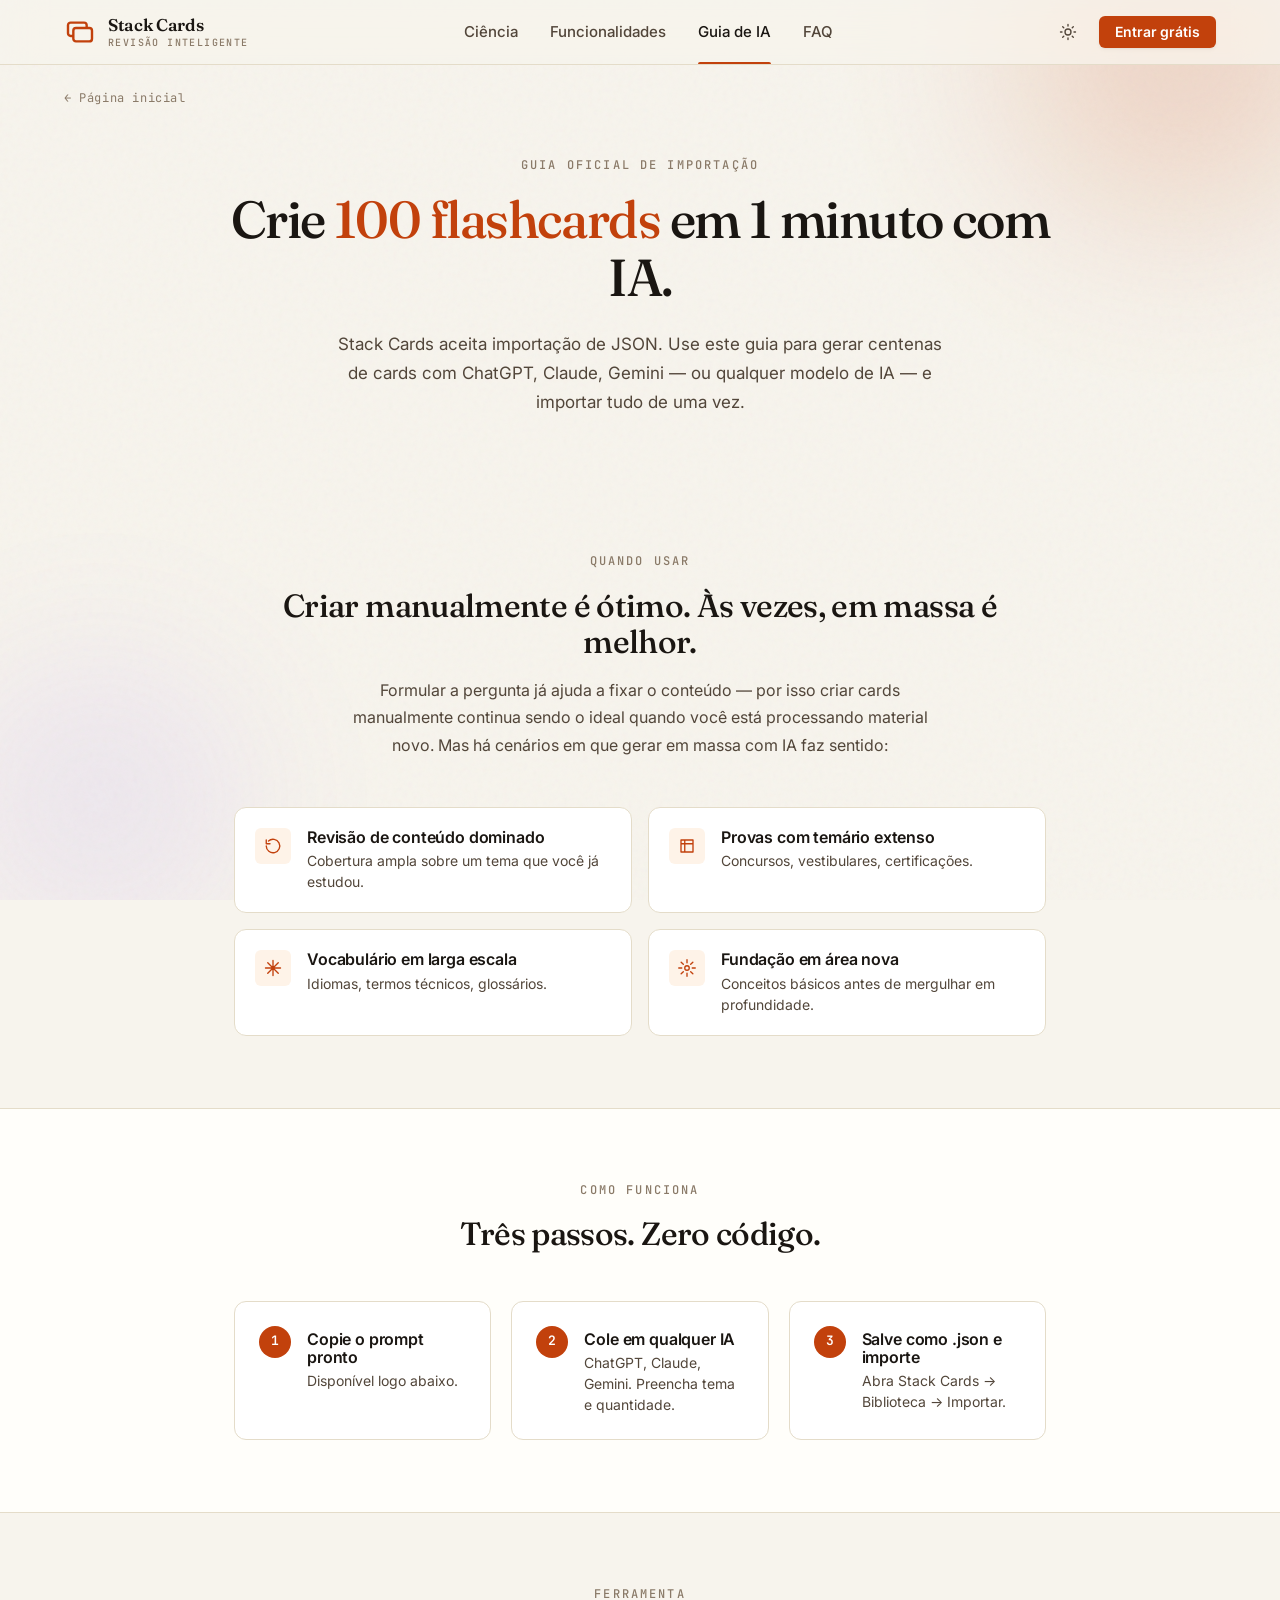
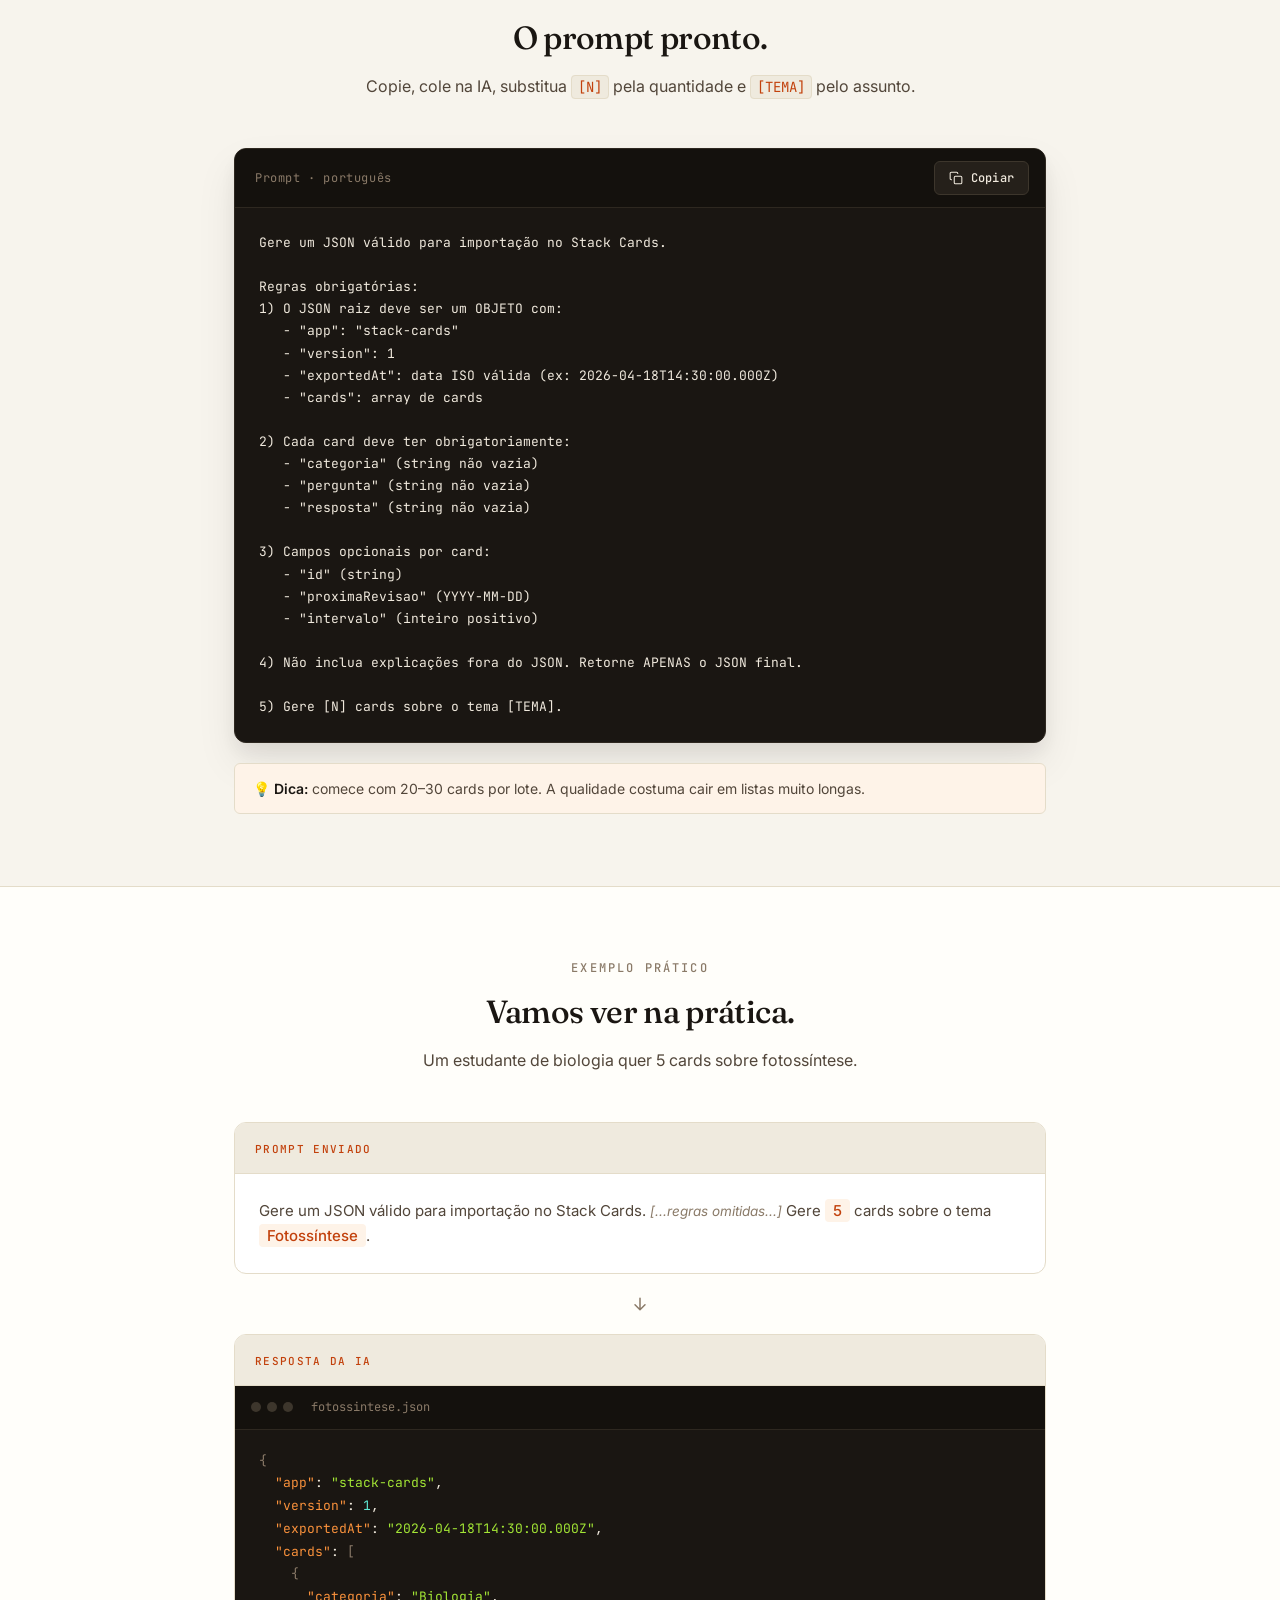
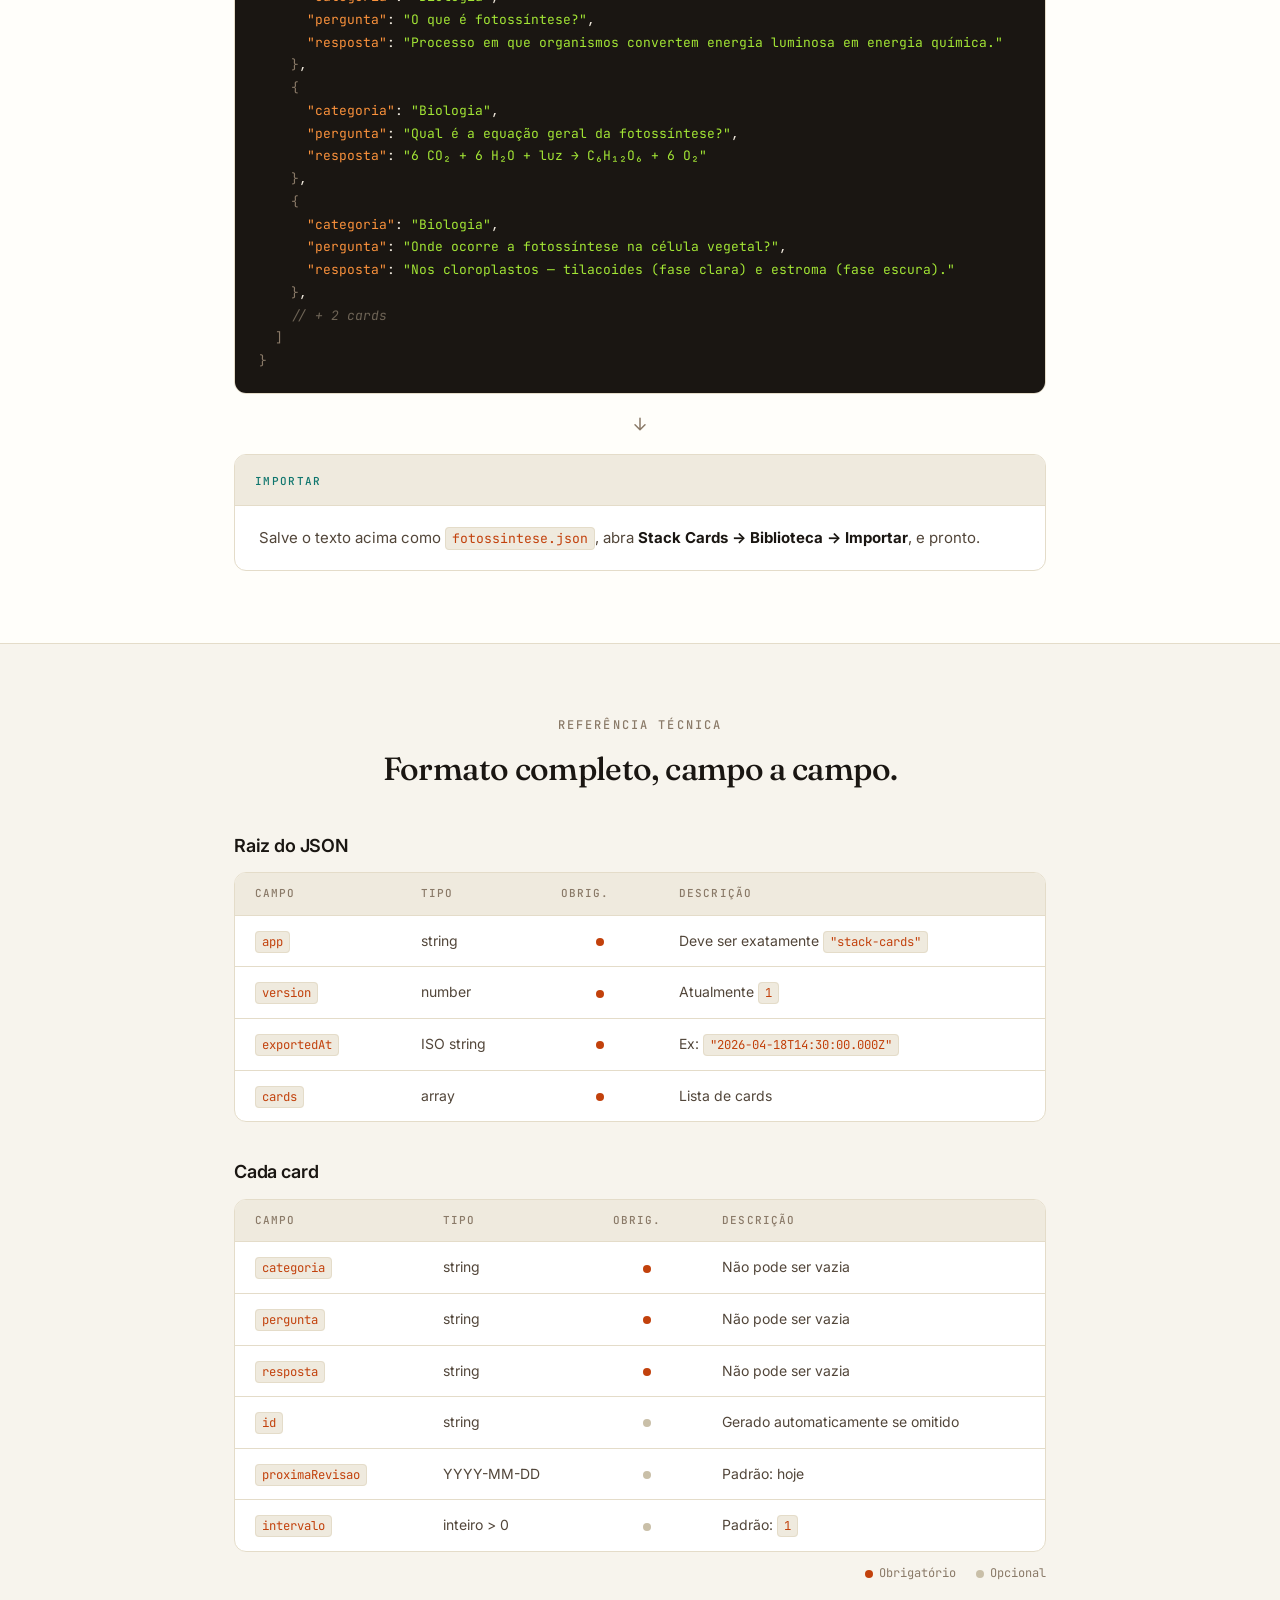
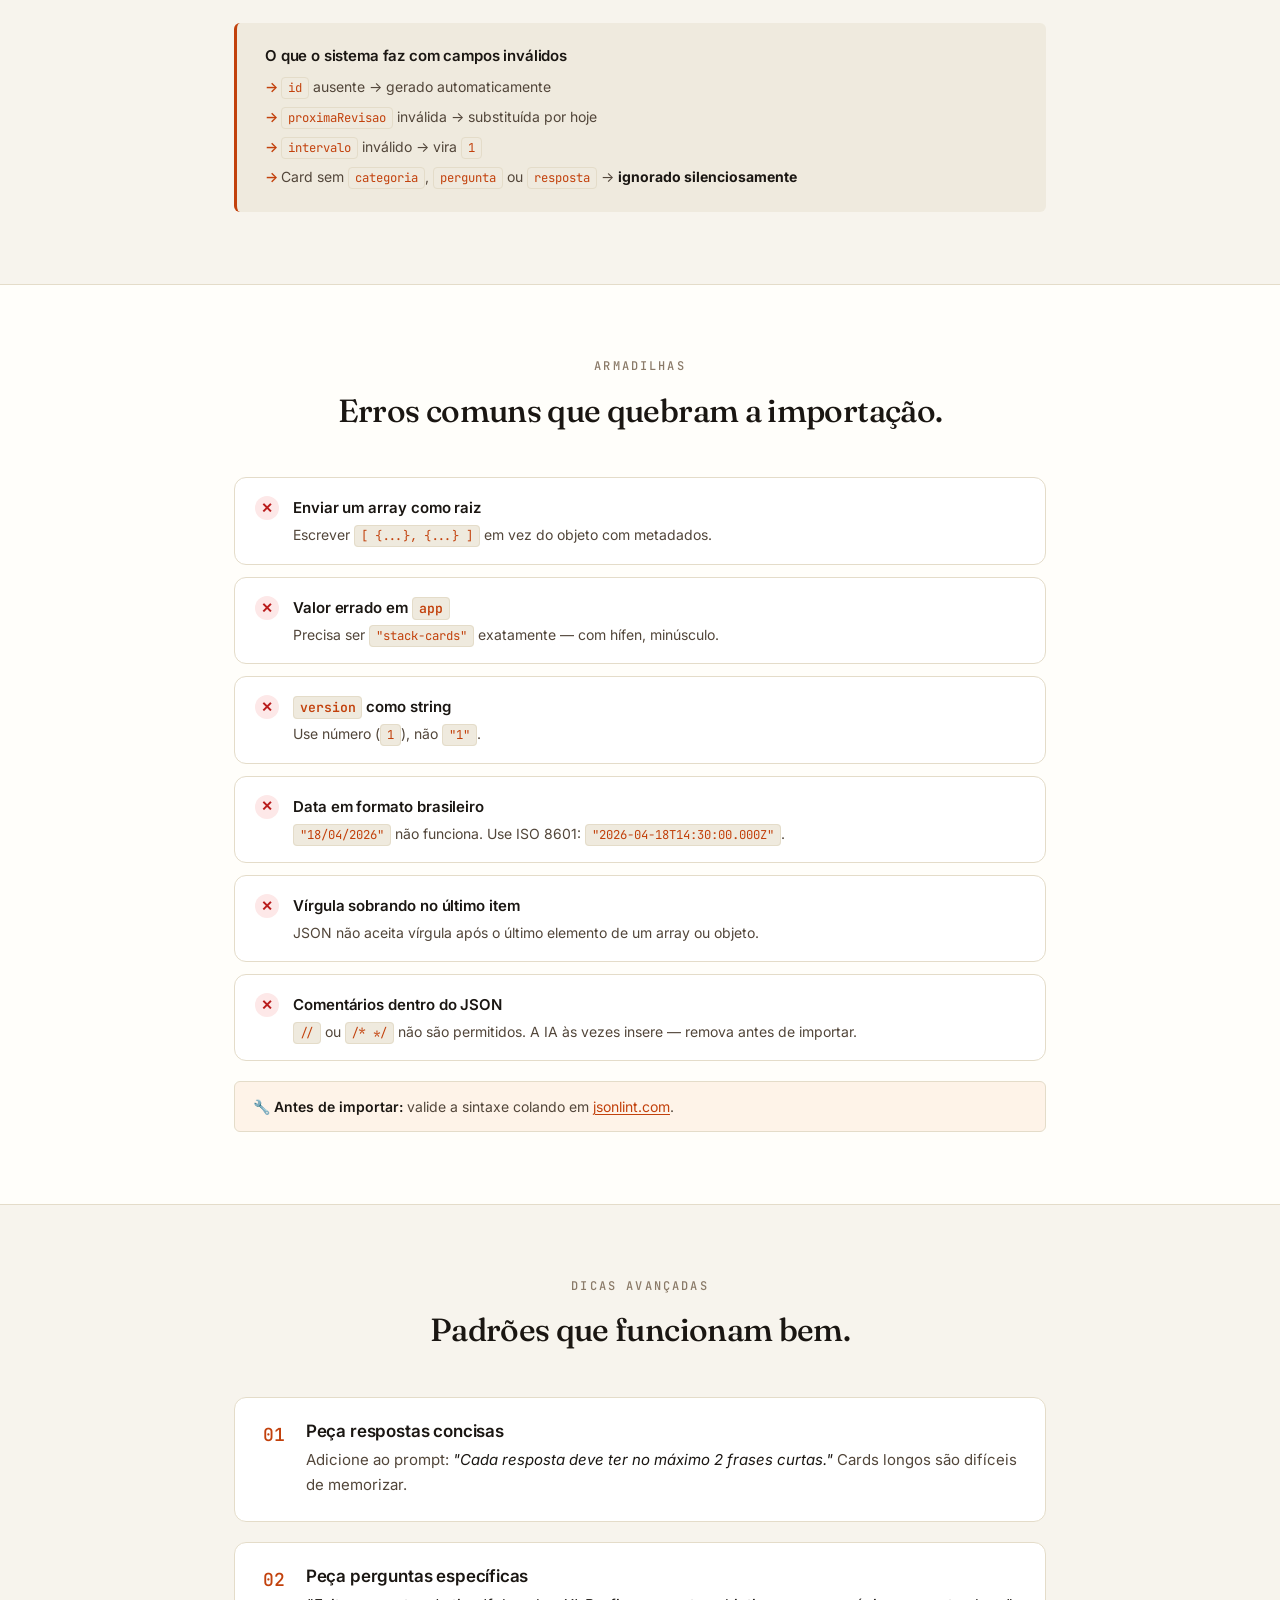
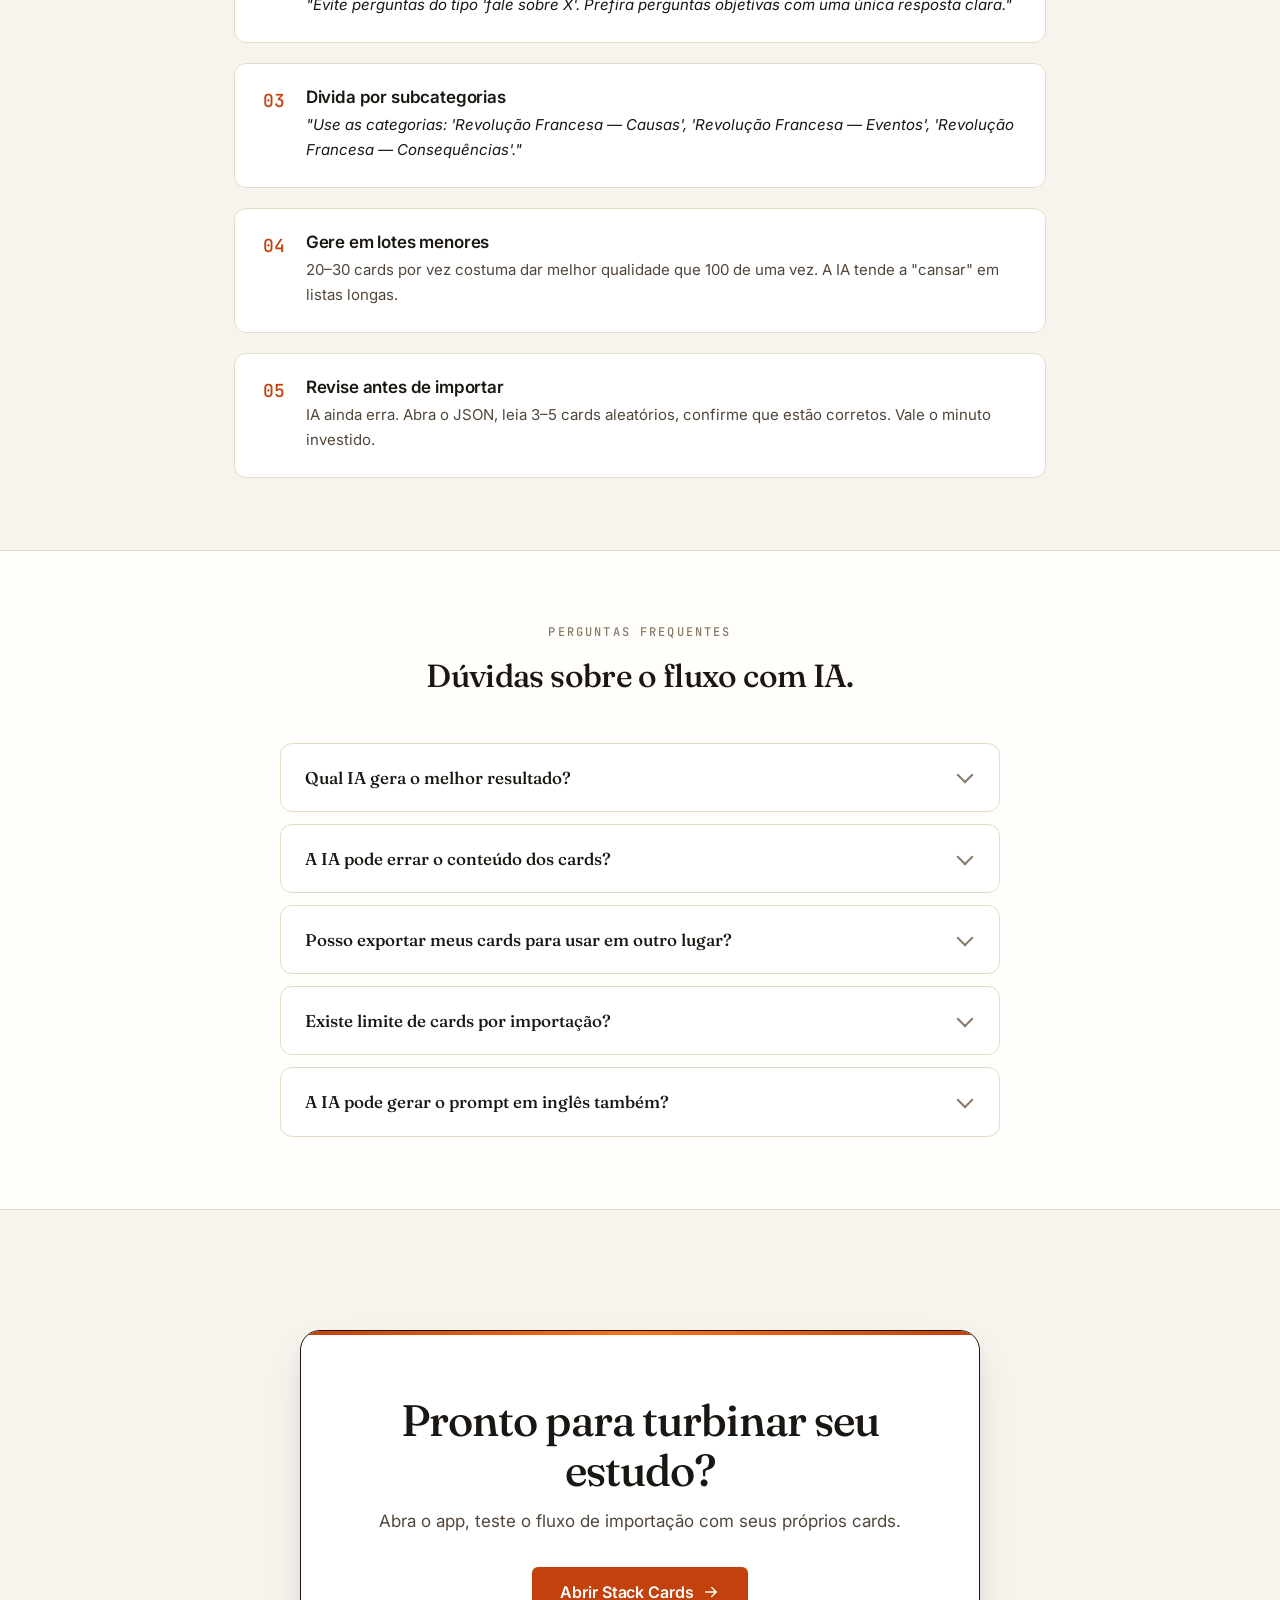
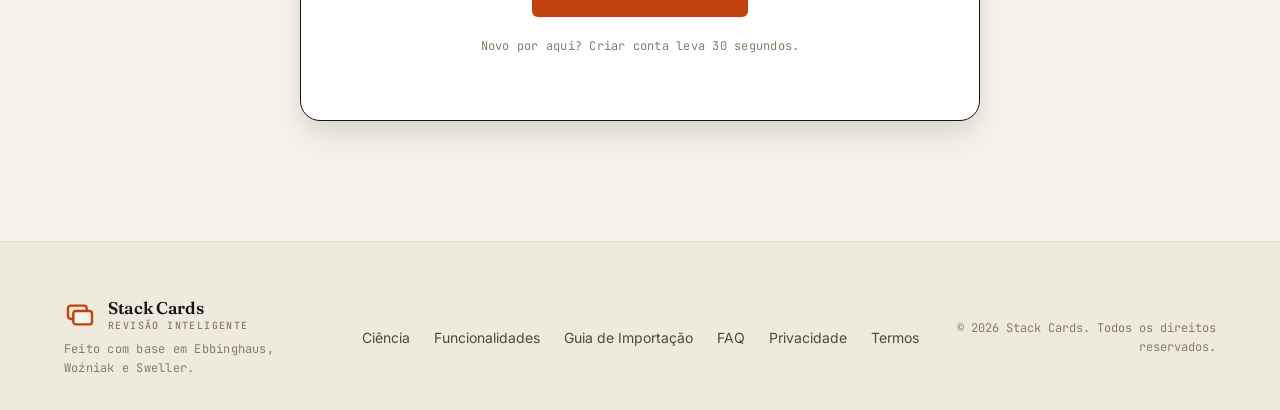
==== commit 27d99769: "Adiciona links de Privacidade e Termos no rodapé do guia-ia.html" ====
--- a/guia-ia.html
+++ b/guia-ia.html
@@ -4,18 +4,125 @@
   <meta charset="UTF-8">
   <meta name="viewport" content="width=device-width, initial-scale=1.0">
   <meta name="description" content="Guia oficial: use qualquer IA (ChatGPT, Claude, Gemini) para gerar centenas de flashcards compatíveis com o Stack Cards.">
+  <meta name="robots" content="index, follow, max-snippet:-1, max-image-preview:large, max-video-preview:-1">
   <meta name="theme-color" content="#f7f4ed">
-  <title>Guia do agente de IA — Stack Cards</title>
+  <title>Stack Cards · Guia do agente de IA</title>
+  <link rel="canonical" href="https://stackcards.com.br/guia-ia.html">
 
   <meta property="og:title" content="Guia do agente de IA — Stack Cards">
   <meta property="og:description" content="Prompt pronto para gerar flashcards com IA em formato compatível com o Stack Cards.">
   <meta property="og:type" content="article">
+  <meta property="og:url" content="https://stackcards.com.br/guia-ia.html">
+  <meta property="og:image" content="https://stackcards.com.br/assets/favicon.png">
+  <meta property="og:locale" content="pt_BR">
+  <meta property="og:site_name" content="Stack Cards">
+
+  <meta name="twitter:card" content="summary_large_image">
+  <meta name="twitter:title" content="Guia do agente de IA — Stack Cards">
+  <meta name="twitter:description" content="Prompt pronto para gerar flashcards com IA em formato compatível com o Stack Cards.">
+  <meta name="twitter:image" content="https://stackcards.com.br/assets/favicon.png">
+
+  <script type="application/ld+json">
+    {
+      "@context": "https://schema.org",
+      "@type": "Article",
+      "headline": "Guia do agente de IA",
+      "description": "Guia oficial para gerar e importar flashcards em JSON no Stack Cards com ChatGPT, Claude, Gemini e outros modelos.",
+      "author": {
+        "@type": "Organization",
+        "name": "Stack Cards"
+      },
+      "publisher": {
+        "@type": "Organization",
+        "name": "Stack Cards",
+        "logo": {
+          "@type": "ImageObject",
+          "url": "https://stackcards.com.br/assets/favicon.png"
+        }
+      },
+      "datePublished": "2026-04-18",
+      "dateModified": "2026-04-18",
+      "mainEntityOfPage": "https://stackcards.com.br/guia-ia.html",
+      "inLanguage": "pt-BR"
+    }
+  </script>
+
+  <script type="application/ld+json">
+    {
+      "@context": "https://schema.org",
+      "@type": "BreadcrumbList",
+      "itemListElement": [
+        {
+          "@type": "ListItem",
+          "position": 1,
+          "name": "Página inicial",
+          "item": "https://stackcards.com.br/"
+        },
+        {
+          "@type": "ListItem",
+          "position": 2,
+          "name": "Guia do agente de IA",
+          "item": "https://stackcards.com.br/guia-ia.html"
+        }
+      ]
+    }
+  </script>
+
+  <script type="application/ld+json">
+    {
+      "@context": "https://schema.org",
+      "@type": "FAQPage",
+      "mainEntity": [
+        {
+          "@type": "Question",
+          "name": "Qual IA gera o melhor resultado?",
+          "acceptedAnswer": {
+            "@type": "Answer",
+            "text": "Nos nossos testes, Claude e GPT-4 produzem JSONs mais confiáveis. Modelos menores às vezes esquecem a estrutura ou adicionam texto fora do JSON."
+          }
+        },
+        {
+          "@type": "Question",
+          "name": "A IA pode errar o conteúdo dos cards?",
+          "acceptedAnswer": {
+            "@type": "Answer",
+            "text": "Sim. IAs podem alucinar. Sempre revise cards sobre temas críticos antes de confiar neles."
+          }
+        },
+        {
+          "@type": "Question",
+          "name": "Posso exportar meus cards para usar em outro lugar?",
+          "acceptedAnswer": {
+            "@type": "Answer",
+            "text": "Sim. O Stack Cards gera JSON no mesmo formato para exportar, editar e reimportar."
+          }
+        },
+        {
+          "@type": "Question",
+          "name": "Existe limite de cards por importação?",
+          "acceptedAnswer": {
+            "@type": "Answer",
+            "text": "Não há limite técnico fixo, mas recomendamos até 100 cards por importação para manter o app responsivo."
+          }
+        },
+        {
+          "@type": "Question",
+          "name": "A IA pode gerar o prompt em inglês também?",
+          "acceptedAnswer": {
+            "@type": "Answer",
+            "text": "Sim. Perguntas e respostas podem estar em qualquer idioma, desde que a estrutura do JSON siga o formato documentado."
+          }
+        }
+      ]
+    }
+  </script>
 
   <link rel="preconnect" href="https://fonts.googleapis.com">
   <link rel="preconnect" href="https://fonts.gstatic.com" crossorigin>
   <link href="https://fonts.googleapis.com/css2?family=Fraunces:ital,opsz,wght@0,9..144,400;0,9..144,500;0,9..144,600;0,9..144,700;1,9..144,400&family=Inter:wght@400;500;600;700&family=JetBrains+Mono:wght@400;500&display=swap" rel="stylesheet">
 
   <link rel="stylesheet" href="styles.css">
+  <link rel="icon" href="assets/favicon.png" type="image/png">
 </head>
 <body>
 
@@ -498,7 +605,7 @@
         </ul>
 
         <div class="prompt-tip">
-          🔧 <strong>Antes de importar:</strong> valide a sintaxe colando em <a href="https://jsonlint.com" target="_blank" rel="noopener">jsonlint.com</a>.
+          🔧 <strong>Antes de importar:</strong> valide a sintaxe colando em <a href="https://jsonlint.com" target="_blank" rel="noopener noreferrer">jsonlint.com</a>.
         </div>
       </div>
     </section>
@@ -658,6 +765,8 @@
         <a href="index.html#funcionalidades">Funcionalidades</a>
         <a href="guia-ia.html">Guia de Importação</a>
         <a href="index.html#faq">FAQ</a>
+        <a href="https://app.stackcards.com.br/privacidade">Privacidade</a>
+        <a href="https://app.stackcards.com.br/termos">Termos</a>
       </nav>
 
       <p class="footer-copy">© <span id="year"></span> Stack Cards. Todos os direitos reservados.</p>
@@ -667,6 +776,6 @@
   <!-- Toast para feedback de cópia -->
   <div class="toast" id="toast" role="status" aria-live="polite"></div>
 
-  <script src="script.js"></script>
+  <script src="script.js" defer></script>
 </body>
 </html>
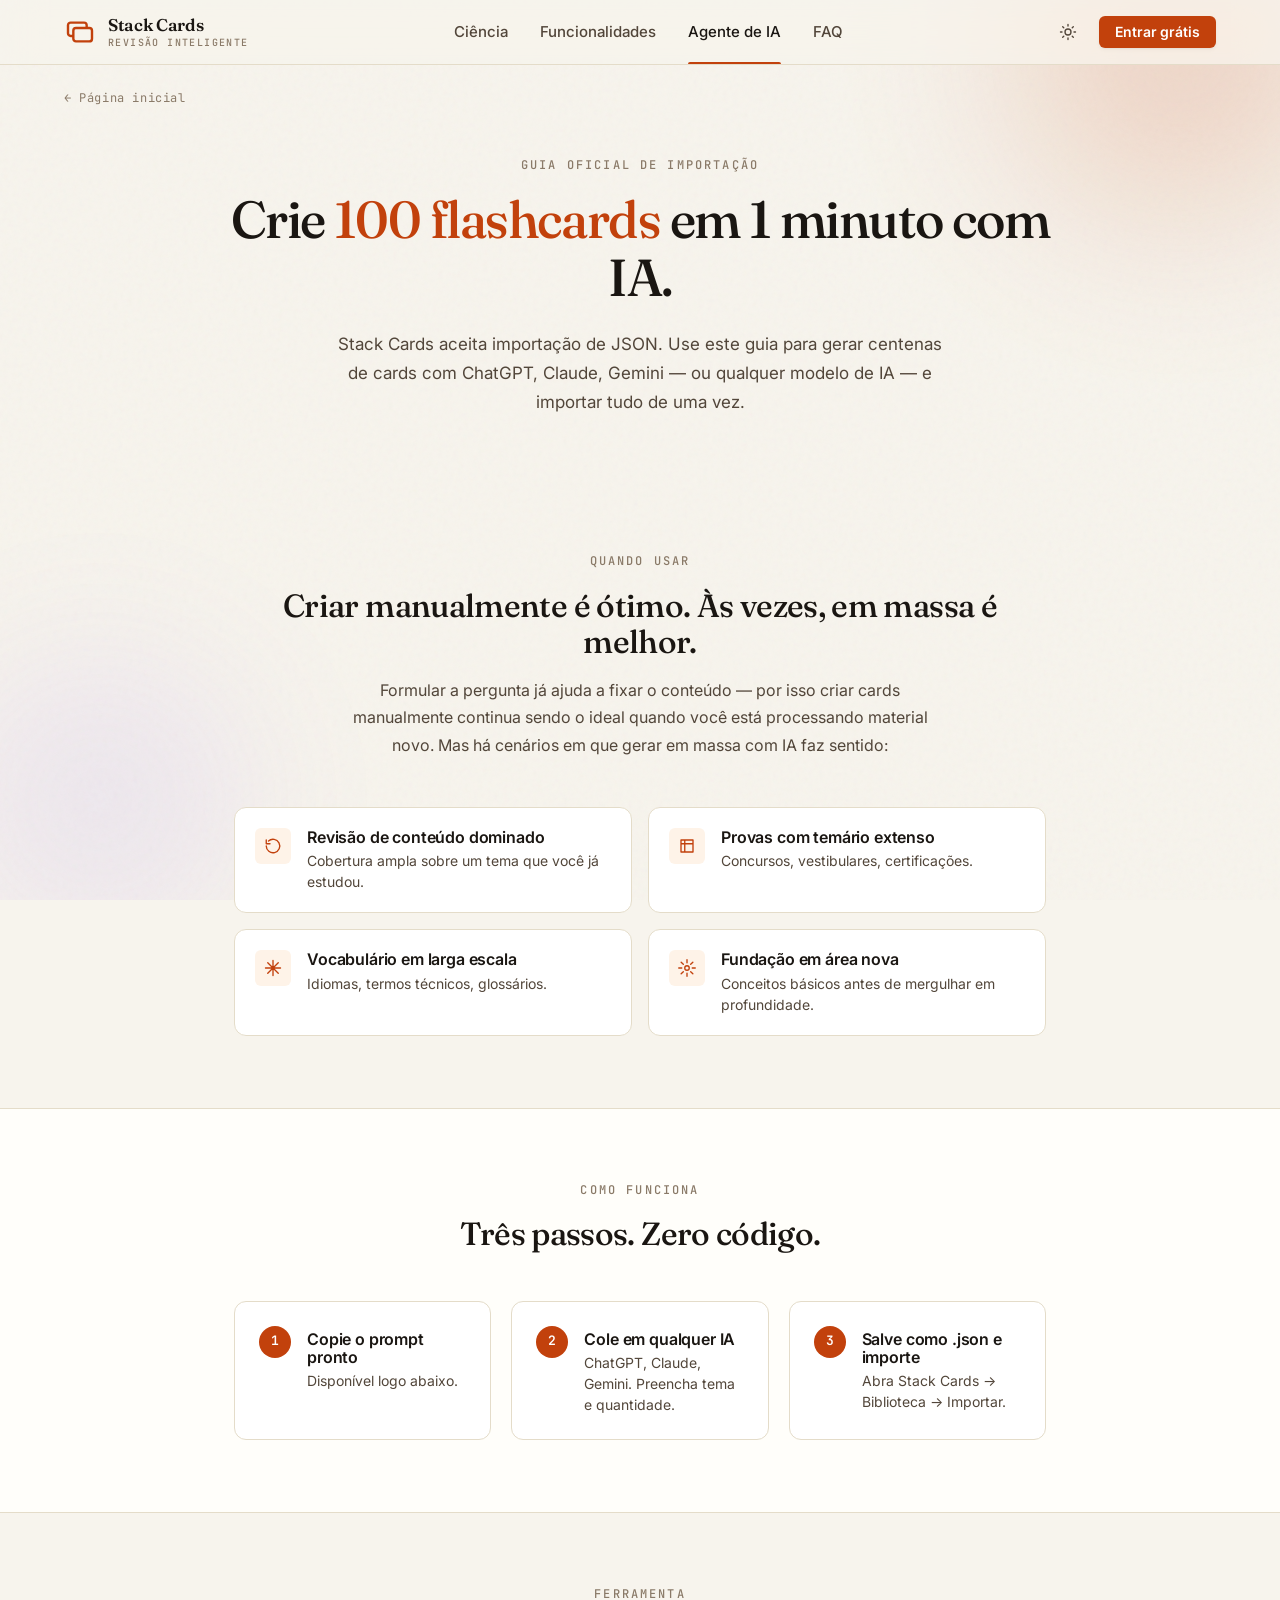
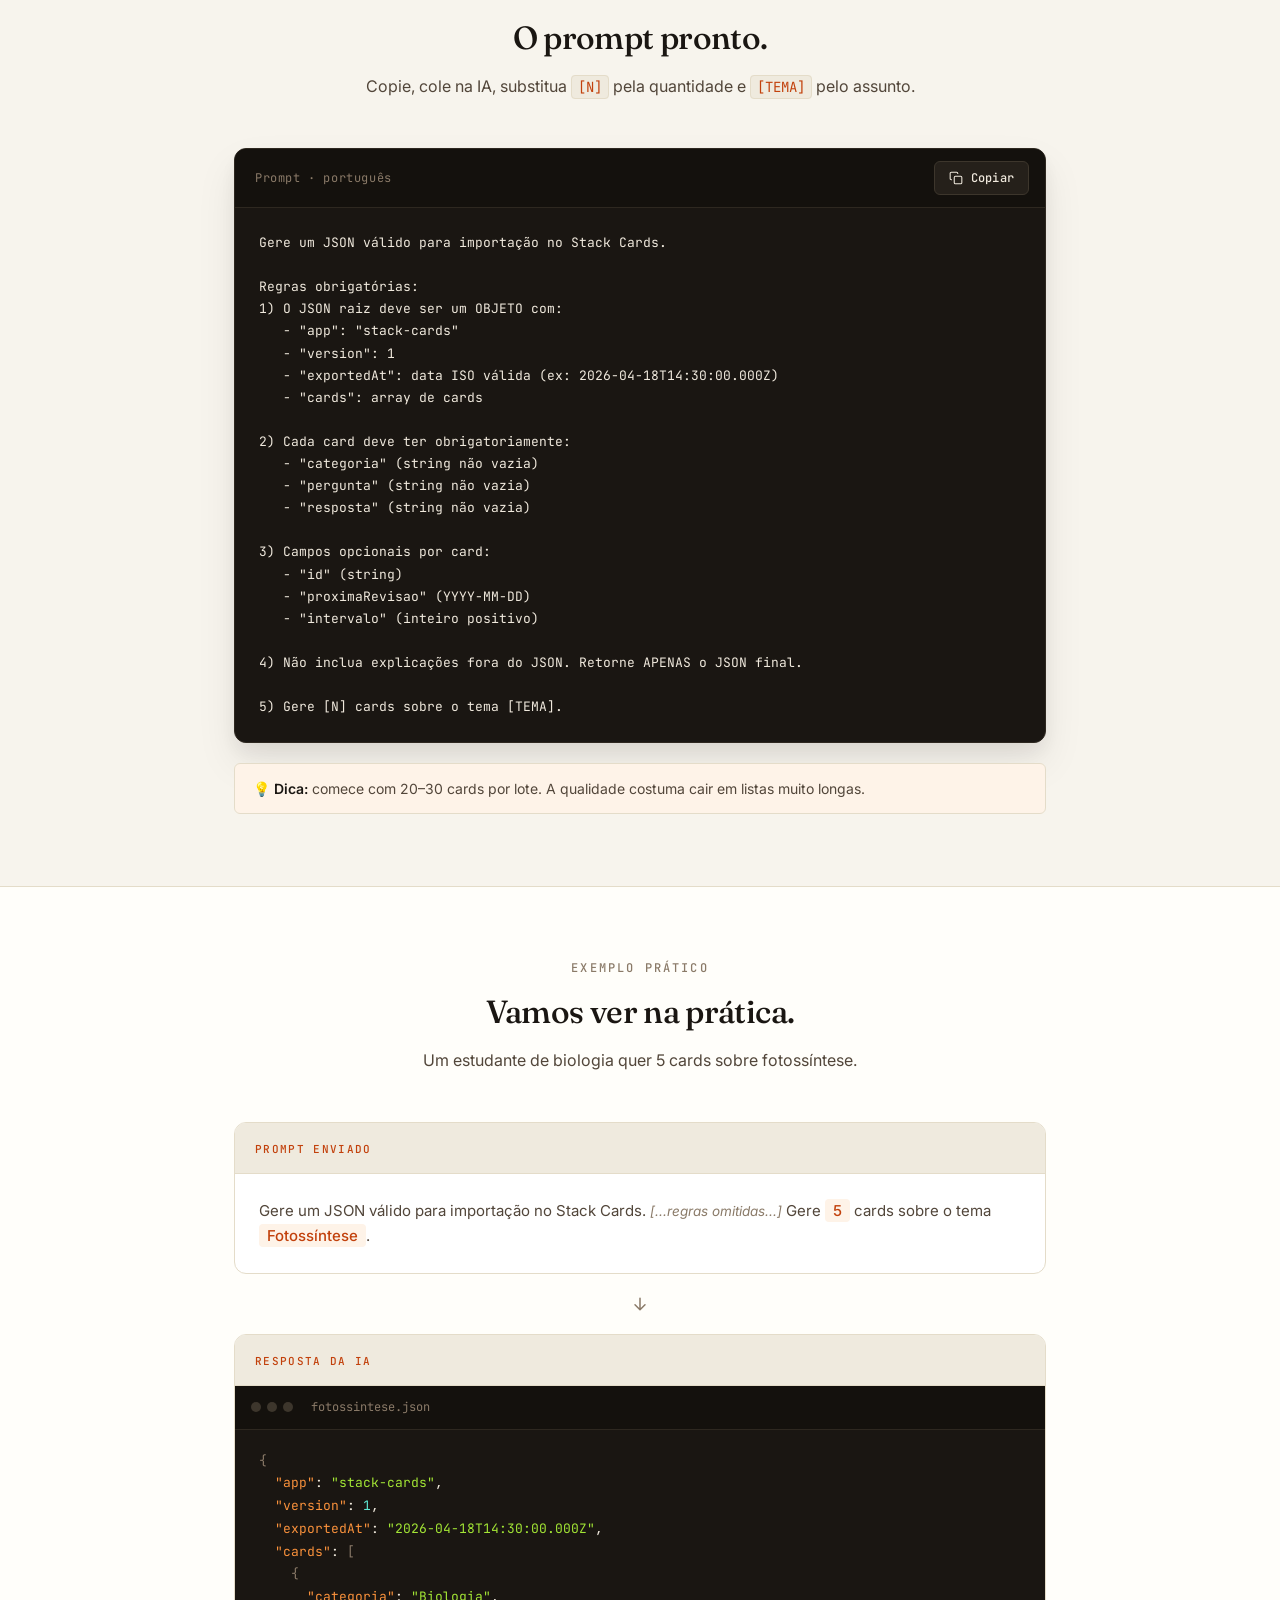
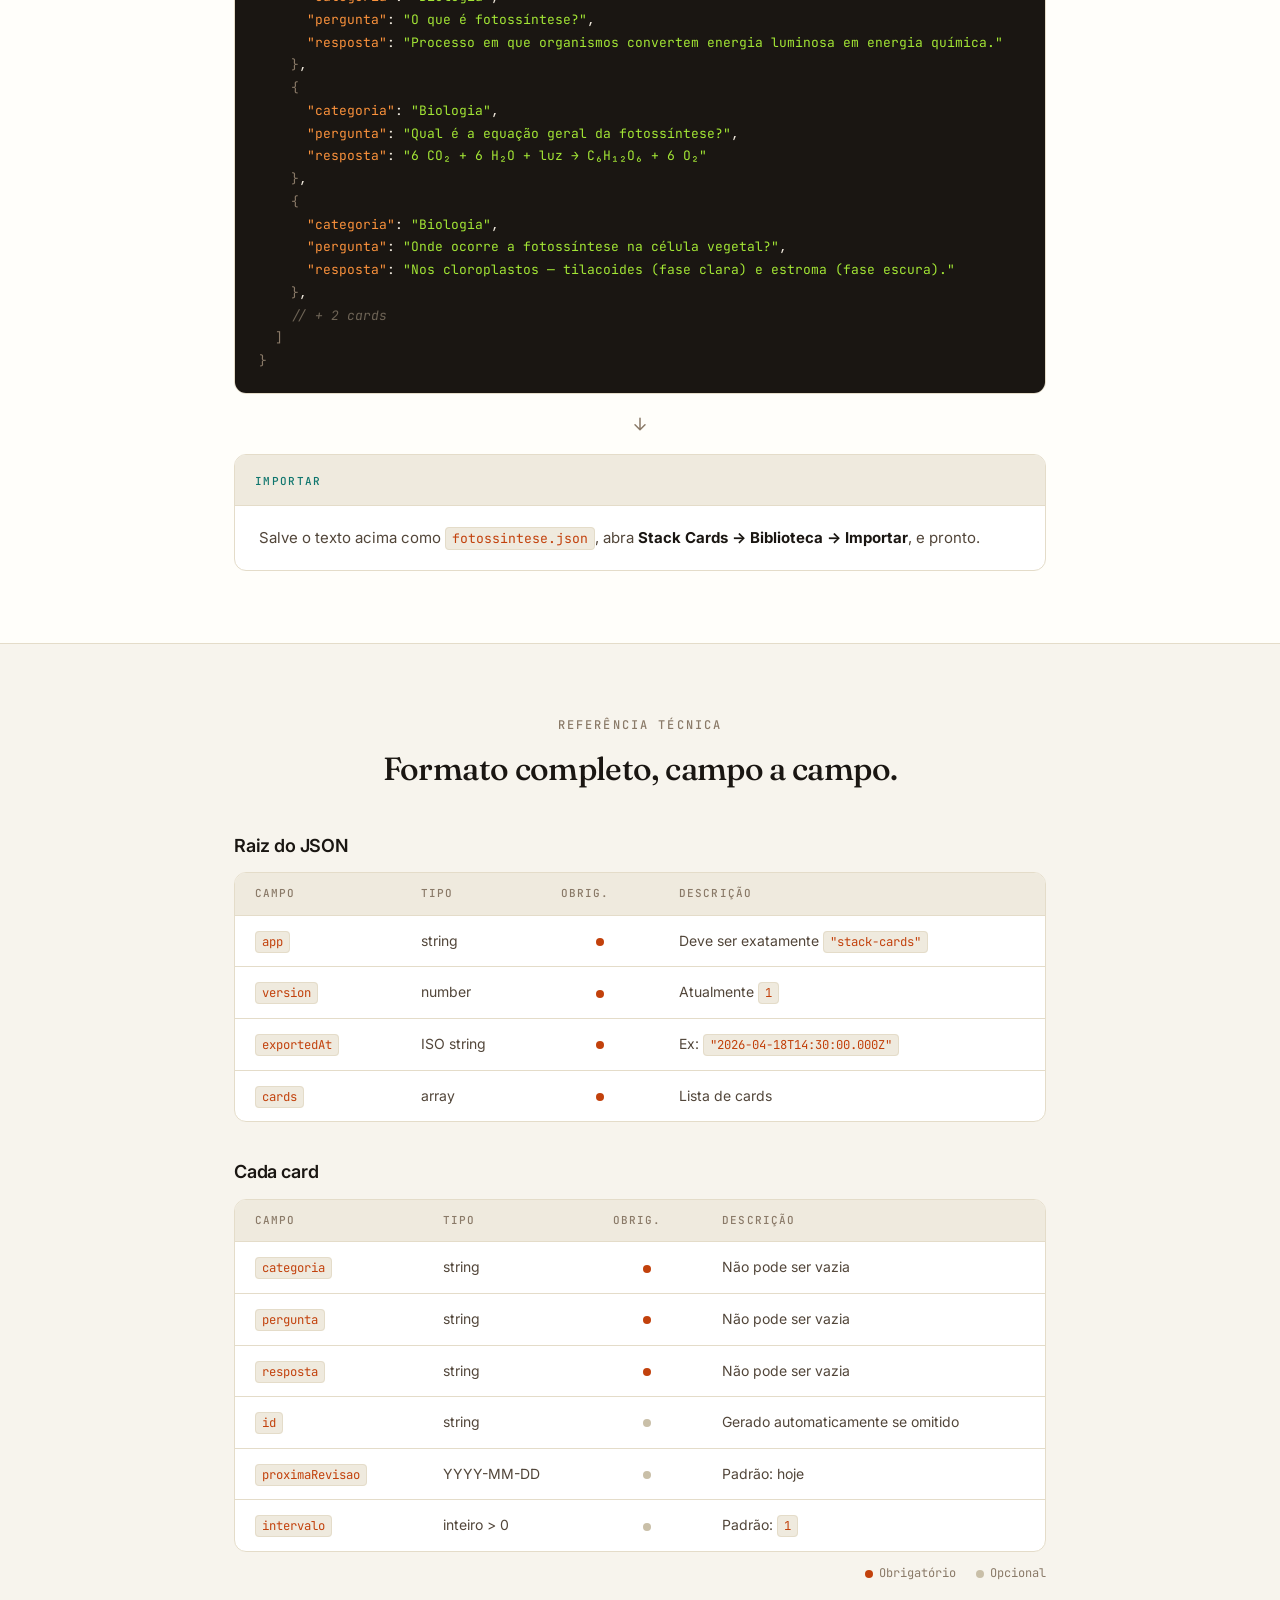
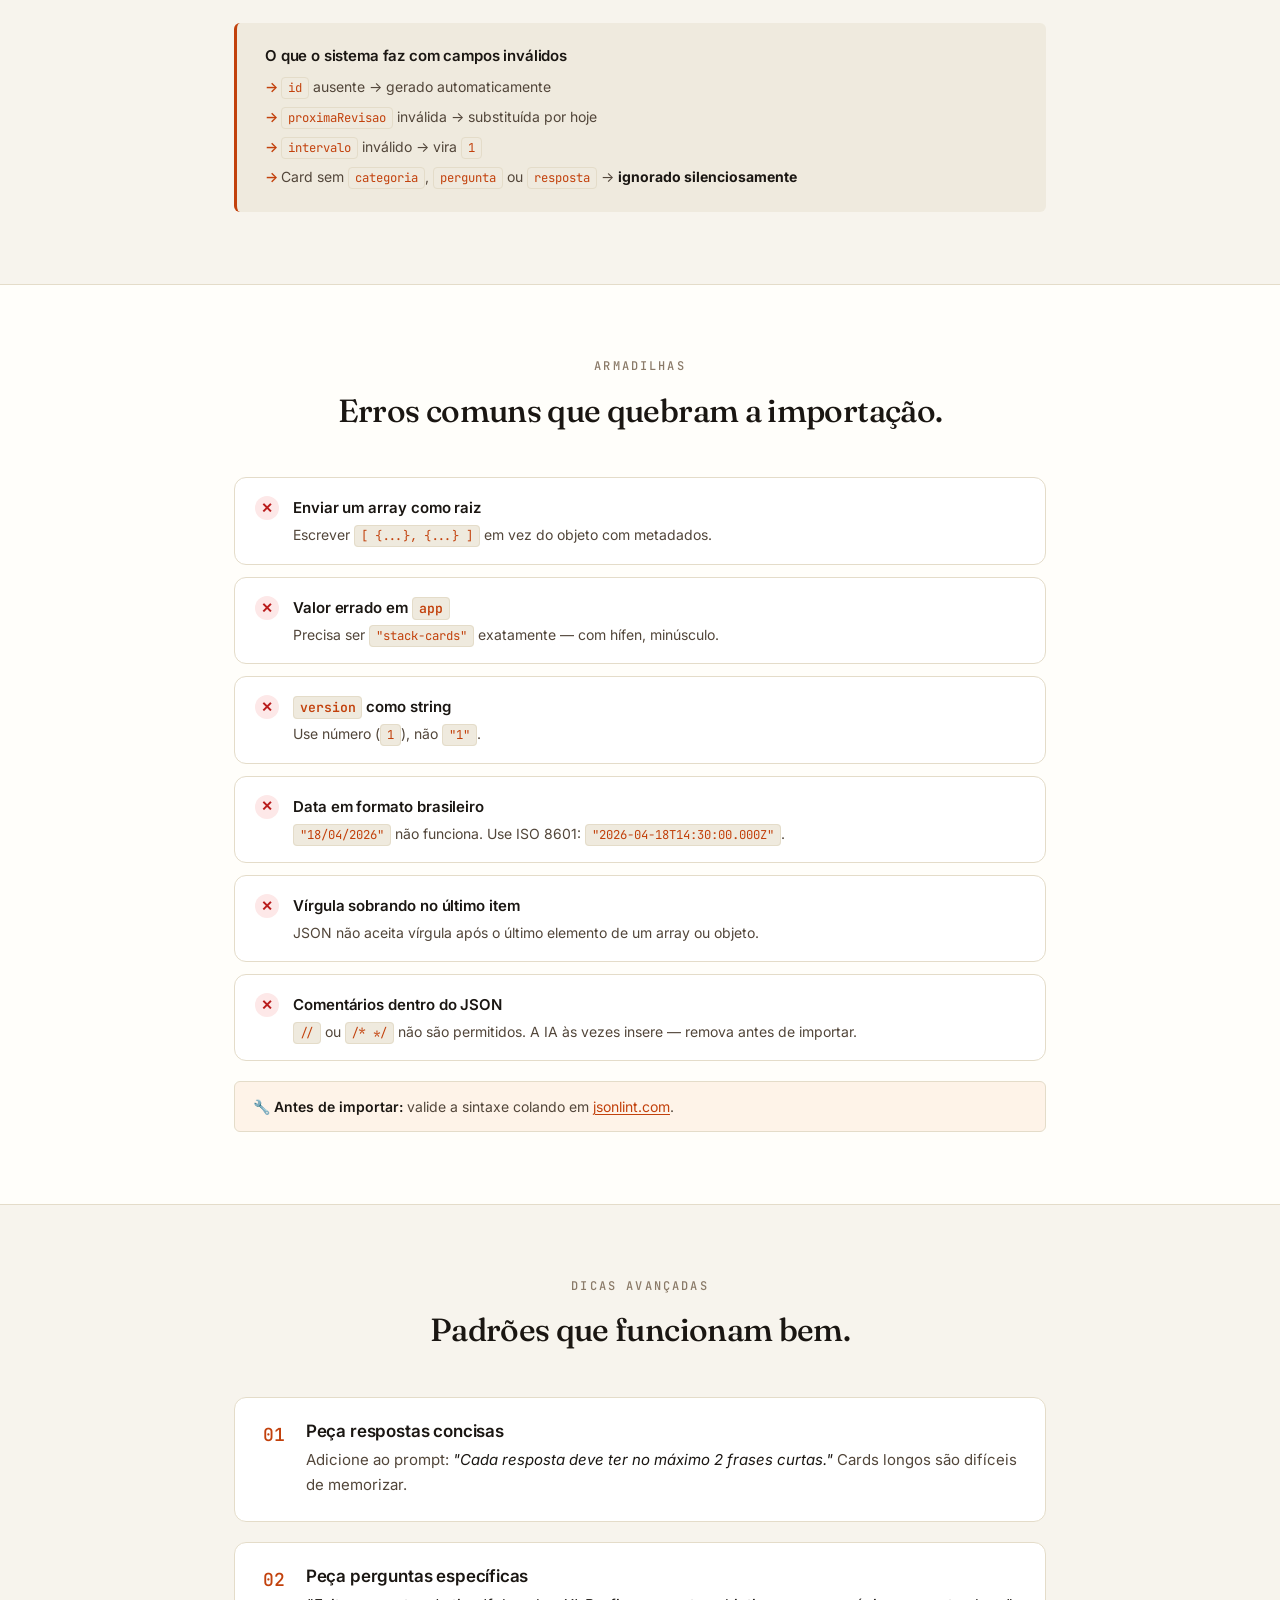
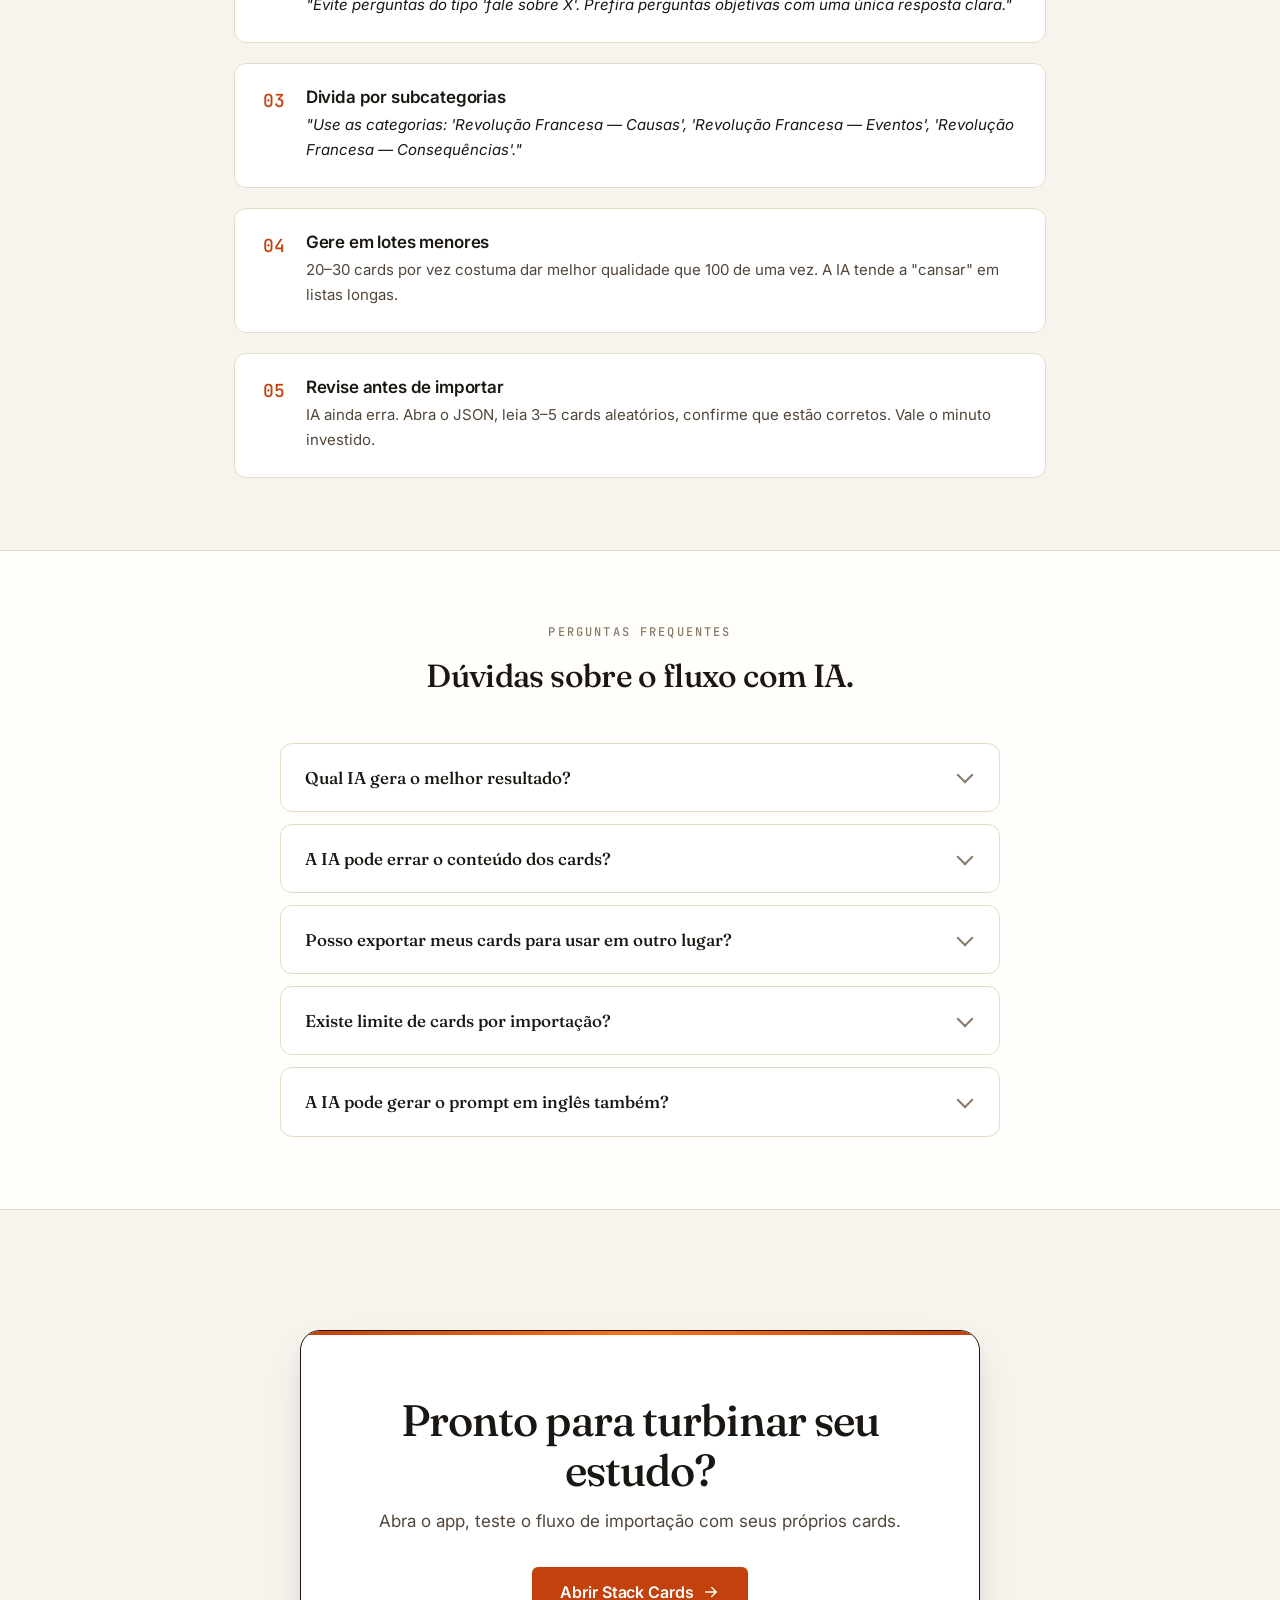
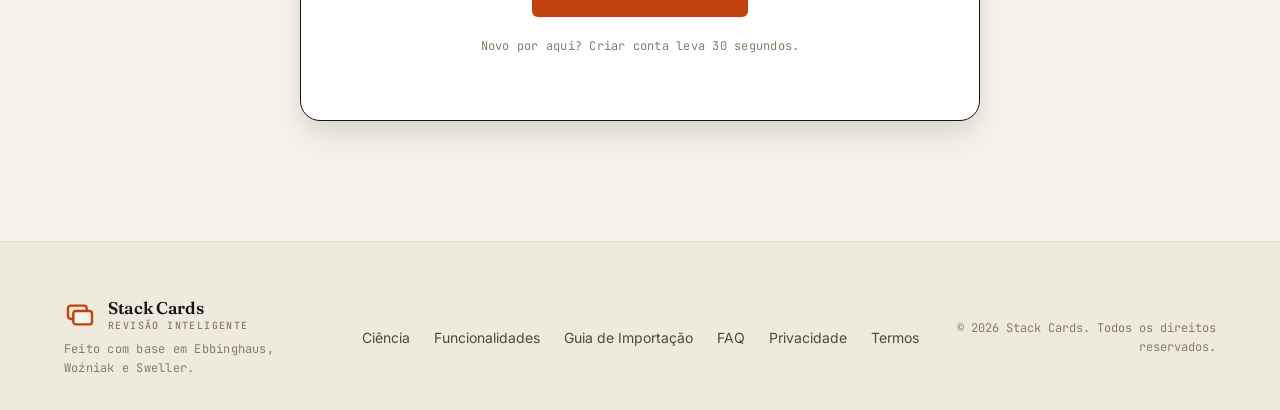
==== commit ebb965e5: "fix: agent name nav bar" ====
--- a/guia-ia.html
+++ b/guia-ia.html
@@ -152,7 +152,7 @@
       <nav class="site-nav" aria-label="Navegação principal">
         <a href="index.html#ciencia">Ciência</a>
         <a href="index.html#funcionalidades">Funcionalidades</a>
-        <a href="guia-ia.html" aria-current="page" class="nav-active">Guia de IA</a>
+        <a href="guia-ia.html" aria-current="page" class="nav-active">Agente de IA</a>
         <a href="index.html#faq">FAQ</a>
       </nav>
 
